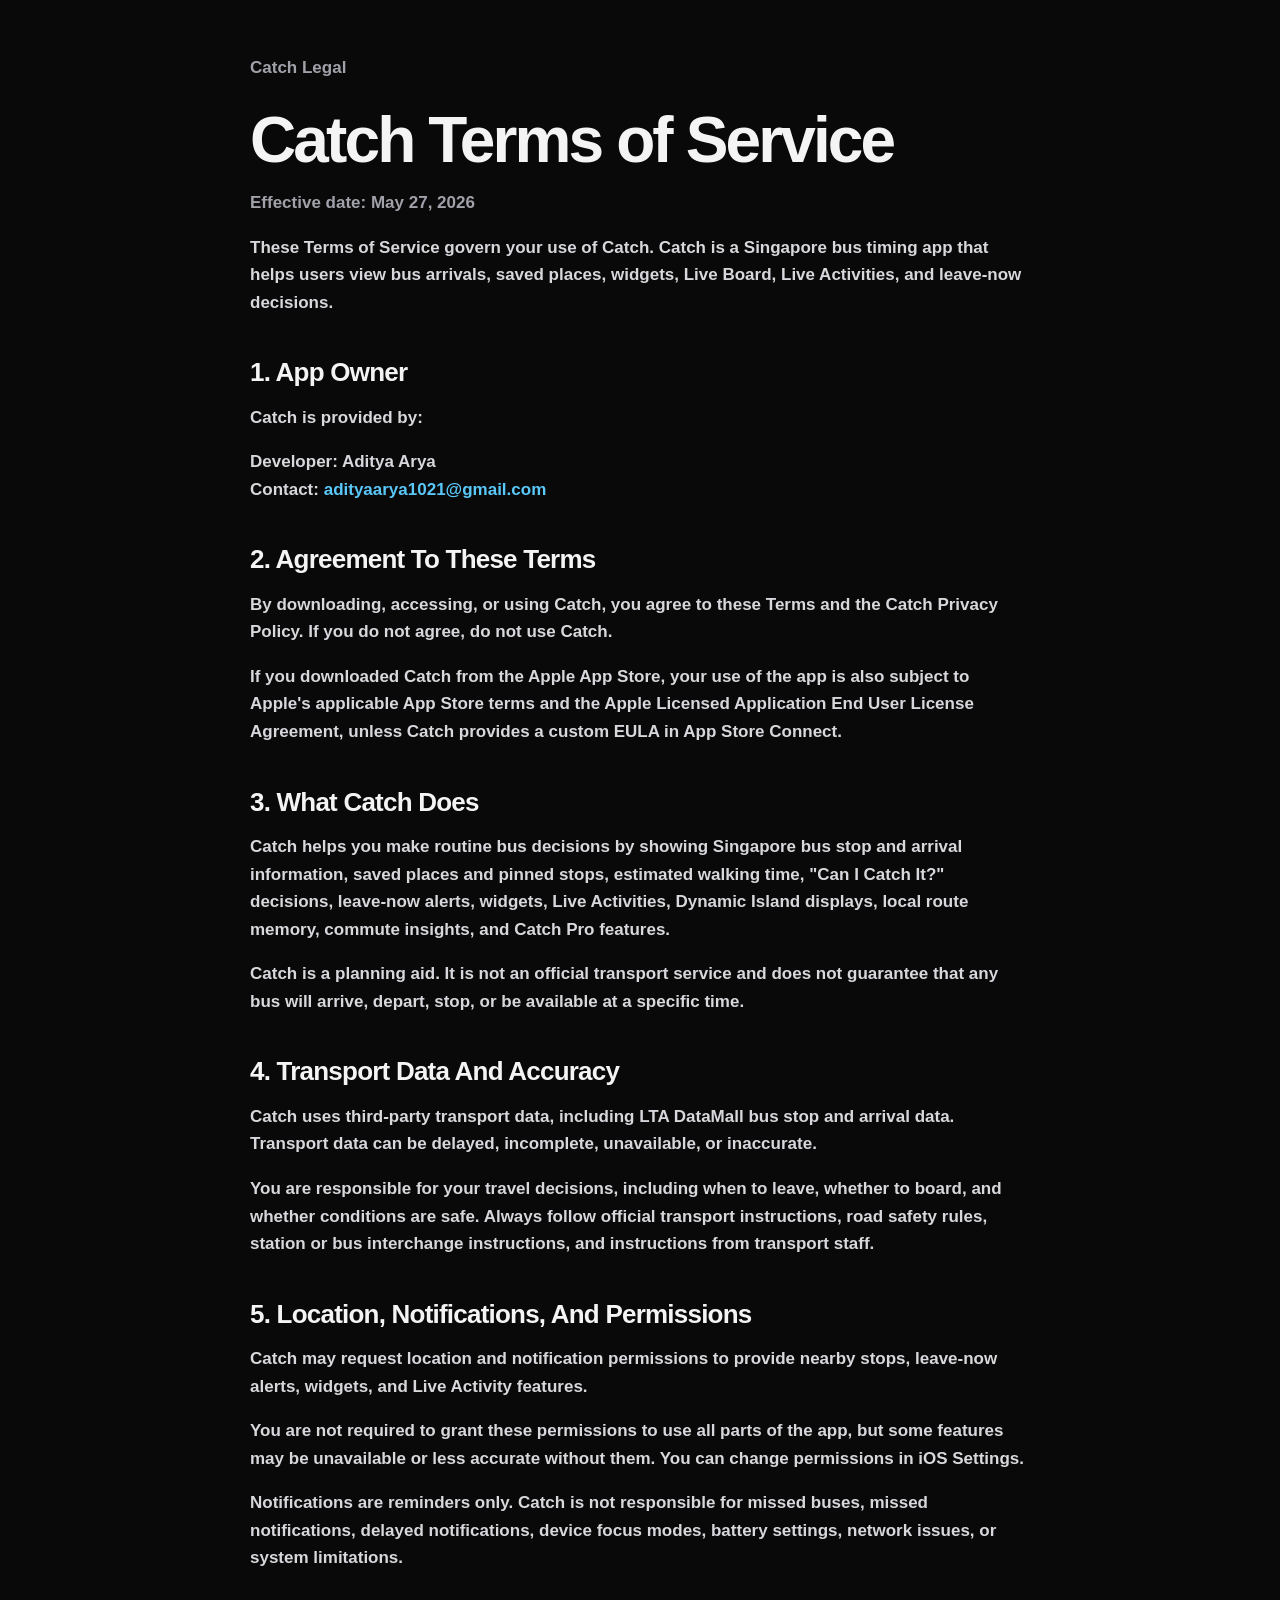
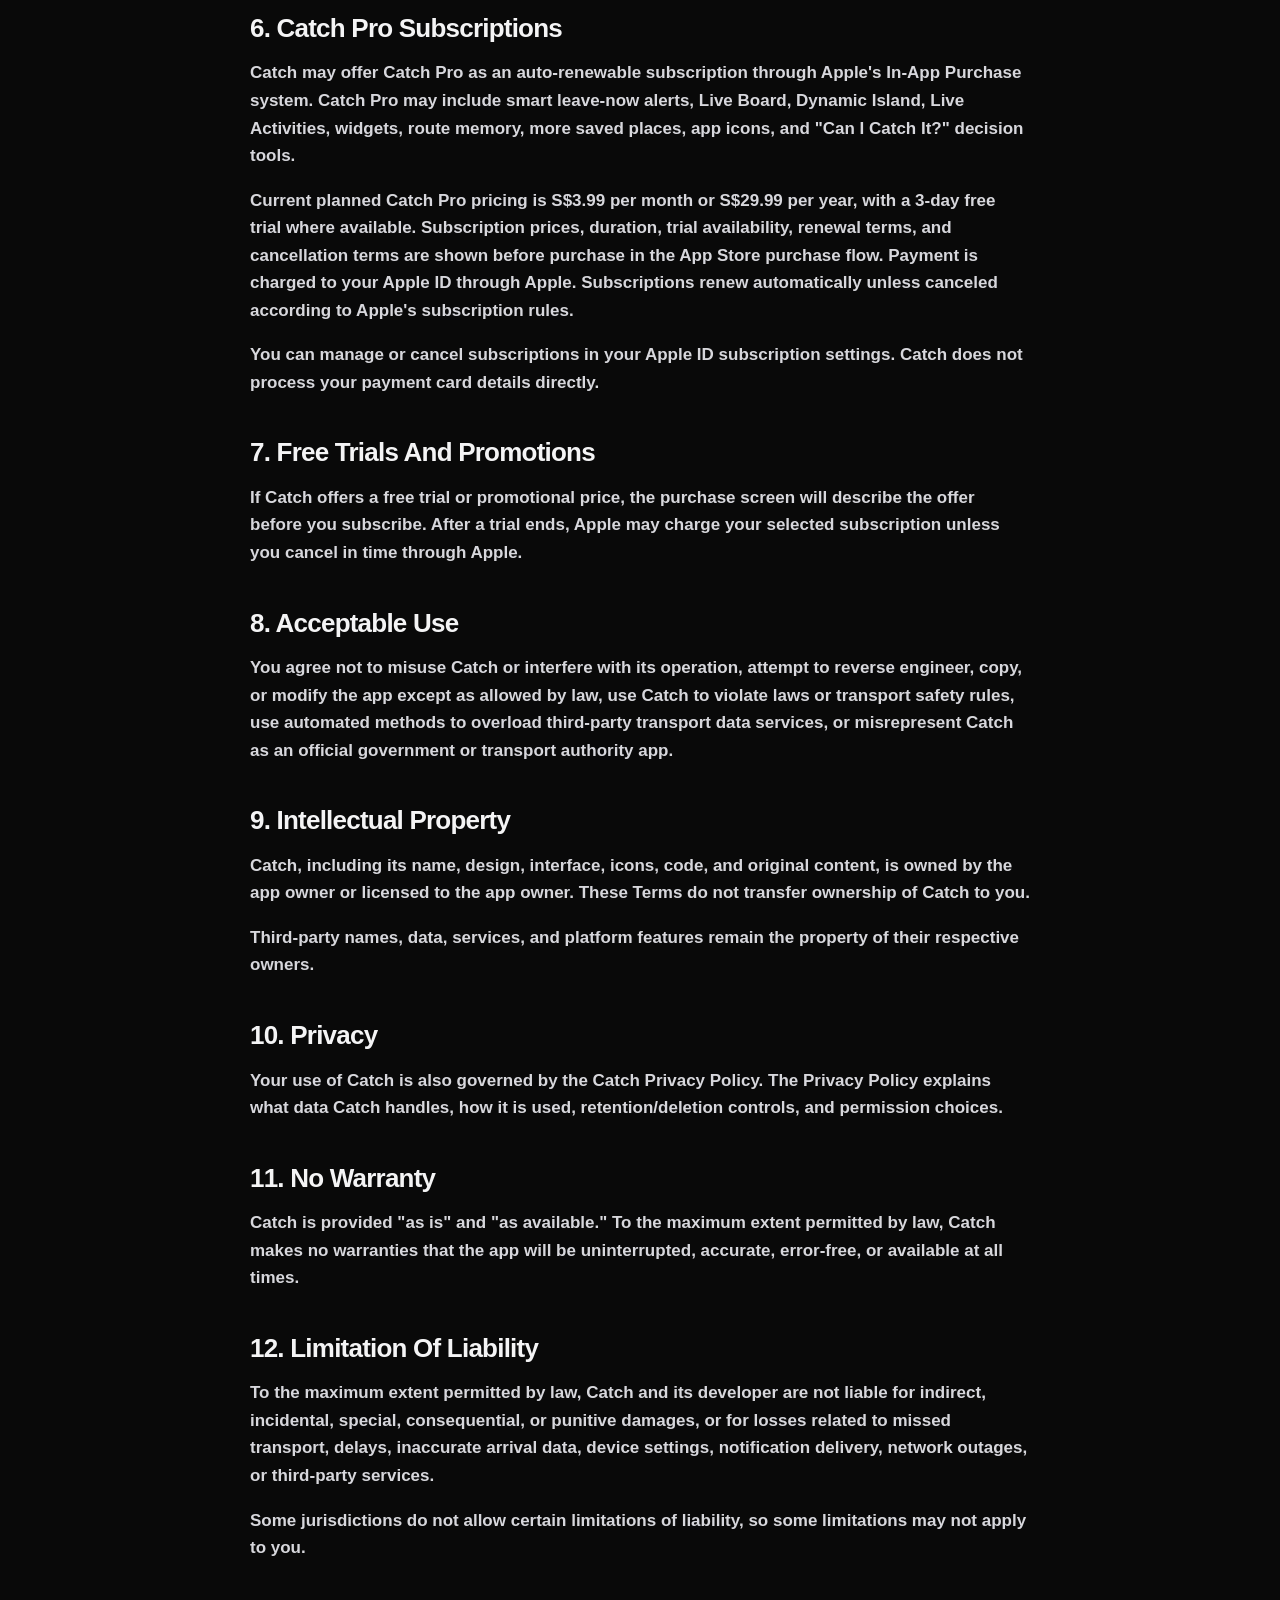
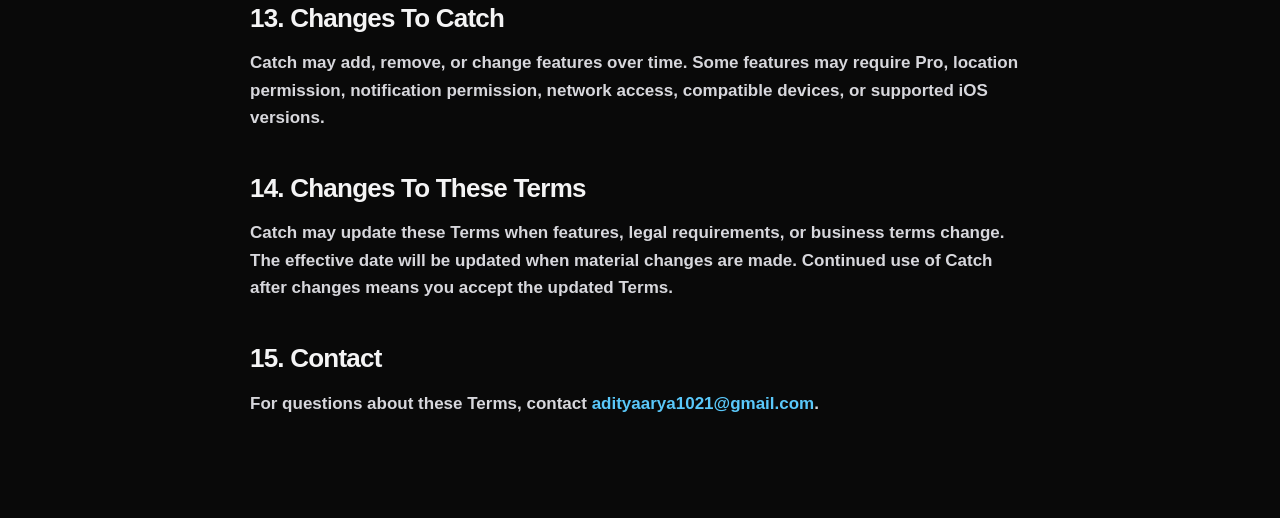
==== docs/terms.html @ cda70a9e "Add GitHub Pages legal site" ====
<!doctype html>
<html lang="en">
<head>
  <meta charset="utf-8">
  <meta name="viewport" content="width=device-width, initial-scale=1">
  <title>Catch Terms of Service</title>
  <meta name="description" content="Terms of Service for Catch.">
  <link rel="stylesheet" href="styles.css">
</head>
<body>
  <main class="document">
    <a class="back" href="index.html">Catch Legal</a>
    <h1>Catch Terms of Service</h1>
    <p class="effective">Effective date: May 27, 2026</p>

    <p>These Terms of Service govern your use of Catch. Catch is a Singapore bus timing app that helps users view bus arrivals, saved places, widgets, Live Board, Live Activities, and leave-now decisions.</p>

    <h2>1. App Owner</h2>
    <p>Catch is provided by:</p>
    <p>Developer: Aditya Arya<br>Contact: <a href="mailto:adityaarya1021@gmail.com">adityaarya1021@gmail.com</a></p>

    <h2>2. Agreement To These Terms</h2>
    <p>By downloading, accessing, or using Catch, you agree to these Terms and the Catch Privacy Policy. If you do not agree, do not use Catch.</p>
    <p>If you downloaded Catch from the Apple App Store, your use of the app is also subject to Apple's applicable App Store terms and the Apple Licensed Application End User License Agreement, unless Catch provides a custom EULA in App Store Connect.</p>

    <h2>3. What Catch Does</h2>
    <p>Catch helps you make routine bus decisions by showing Singapore bus stop and arrival information, saved places and pinned stops, estimated walking time, "Can I Catch It?" decisions, leave-now alerts, widgets, Live Activities, Dynamic Island displays, local route memory, commute insights, and Catch Pro features.</p>
    <p>Catch is a planning aid. It is not an official transport service and does not guarantee that any bus will arrive, depart, stop, or be available at a specific time.</p>

    <h2>4. Transport Data And Accuracy</h2>
    <p>Catch uses third-party transport data, including LTA DataMall bus stop and arrival data. Transport data can be delayed, incomplete, unavailable, or inaccurate.</p>
    <p>You are responsible for your travel decisions, including when to leave, whether to board, and whether conditions are safe. Always follow official transport instructions, road safety rules, station or bus interchange instructions, and instructions from transport staff.</p>

    <h2>5. Location, Notifications, And Permissions</h2>
    <p>Catch may request location and notification permissions to provide nearby stops, leave-now alerts, widgets, and Live Activity features.</p>
    <p>You are not required to grant these permissions to use all parts of the app, but some features may be unavailable or less accurate without them. You can change permissions in iOS Settings.</p>
    <p>Notifications are reminders only. Catch is not responsible for missed buses, missed notifications, delayed notifications, device focus modes, battery settings, network issues, or system limitations.</p>

    <h2>6. Catch Pro Subscriptions</h2>
    <p>Catch may offer Catch Pro as an auto-renewable subscription through Apple's In-App Purchase system. Catch Pro may include smart leave-now alerts, Live Board, Dynamic Island, Live Activities, widgets, route memory, more saved places, app icons, and "Can I Catch It?" decision tools.</p>
    <p>Current planned Catch Pro pricing is S$3.99 per month or S$29.99 per year, with a 3-day free trial where available. Subscription prices, duration, trial availability, renewal terms, and cancellation terms are shown before purchase in the App Store purchase flow. Payment is charged to your Apple ID through Apple. Subscriptions renew automatically unless canceled according to Apple's subscription rules.</p>
    <p>You can manage or cancel subscriptions in your Apple ID subscription settings. Catch does not process your payment card details directly.</p>

    <h2>7. Free Trials And Promotions</h2>
    <p>If Catch offers a free trial or promotional price, the purchase screen will describe the offer before you subscribe. After a trial ends, Apple may charge your selected subscription unless you cancel in time through Apple.</p>

    <h2>8. Acceptable Use</h2>
    <p>You agree not to misuse Catch or interfere with its operation, attempt to reverse engineer, copy, or modify the app except as allowed by law, use Catch to violate laws or transport safety rules, use automated methods to overload third-party transport data services, or misrepresent Catch as an official government or transport authority app.</p>

    <h2>9. Intellectual Property</h2>
    <p>Catch, including its name, design, interface, icons, code, and original content, is owned by the app owner or licensed to the app owner. These Terms do not transfer ownership of Catch to you.</p>
    <p>Third-party names, data, services, and platform features remain the property of their respective owners.</p>

    <h2>10. Privacy</h2>
    <p>Your use of Catch is also governed by the Catch Privacy Policy. The Privacy Policy explains what data Catch handles, how it is used, retention/deletion controls, and permission choices.</p>

    <h2>11. No Warranty</h2>
    <p>Catch is provided "as is" and "as available." To the maximum extent permitted by law, Catch makes no warranties that the app will be uninterrupted, accurate, error-free, or available at all times.</p>

    <h2>12. Limitation Of Liability</h2>
    <p>To the maximum extent permitted by law, Catch and its developer are not liable for indirect, incidental, special, consequential, or punitive damages, or for losses related to missed transport, delays, inaccurate arrival data, device settings, notification delivery, network outages, or third-party services.</p>
    <p>Some jurisdictions do not allow certain limitations of liability, so some limitations may not apply to you.</p>

    <h2>13. Changes To Catch</h2>
    <p>Catch may add, remove, or change features over time. Some features may require Pro, location permission, notification permission, network access, compatible devices, or supported iOS versions.</p>

    <h2>14. Changes To These Terms</h2>
    <p>Catch may update these Terms when features, legal requirements, or business terms change. The effective date will be updated when material changes are made. Continued use of Catch after changes means you accept the updated Terms.</p>

    <h2>15. Contact</h2>
    <p>For questions about these Terms, contact <a href="mailto:adityaarya1021@gmail.com">adityaarya1021@gmail.com</a>.</p>
  </main>
</body>
</html>
---- docs/styles.css ----
:root {
  color-scheme: dark;
  --bg: #090909;
  --panel: #171717;
  --text: #f4f4f5;
  --muted: #a1a1aa;
  --line: #2a2a2d;
  --blue: #5ac8fa;
}

* { box-sizing: border-box; }

body {
  margin: 0;
  background: #090909;
  color: var(--text);
  font: 17px/1.62 -apple-system, BlinkMacSystemFont, "SF Pro Text", "Segoe UI", sans-serif;
  letter-spacing: 0;
}

a {
  color: var(--blue);
  text-decoration: none;
}

a:hover { text-decoration: underline; }

.document {
  width: min(780px, calc(100% - 40px));
  margin: 0 auto;
  padding: 54px 0 84px;
}

.back {
  display: inline-flex;
  margin-bottom: 28px;
  color: var(--muted);
  font-weight: 750;
}

h1 {
  margin: 0;
  font-size: clamp(38px, 8vw, 64px);
  line-height: 0.96;
  letter-spacing: -0.045em;
  font-weight: 850;
}

.effective {
  margin-top: 18px;
  color: var(--muted);
  font-weight: 700;
}

h2 {
  margin: 42px 0 10px;
  font-size: 26px;
  line-height: 1.1;
  letter-spacing: -0.03em;
}

h3 {
  margin: 28px 0 8px;
  font-size: 20px;
  line-height: 1.2;
  letter-spacing: -0.02em;
}

p, li {
  color: #d7d7dc;
  font-weight: 560;
}

ul {
  padding-left: 24px;
}

li + li {
  margin-top: 6px;
}

@media (max-width: 560px) {
  .document { padding-top: 38px; }
}
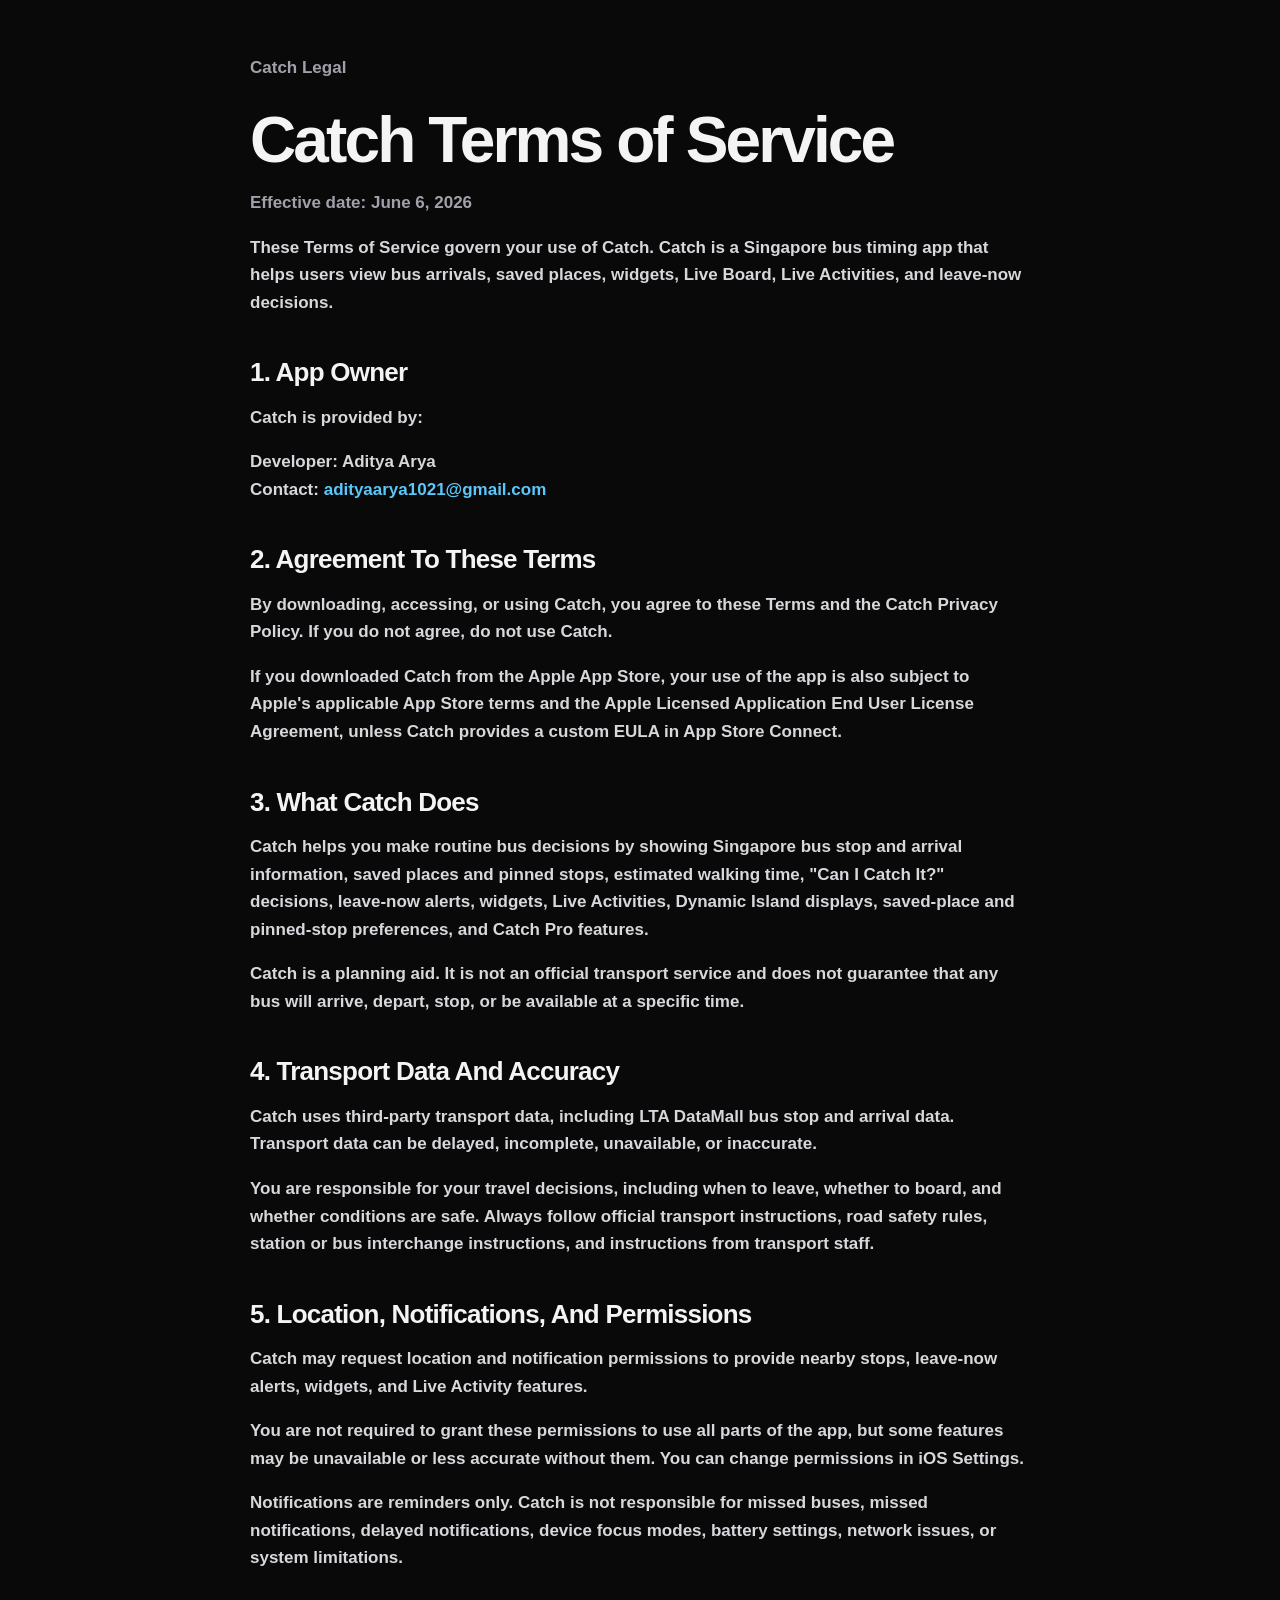
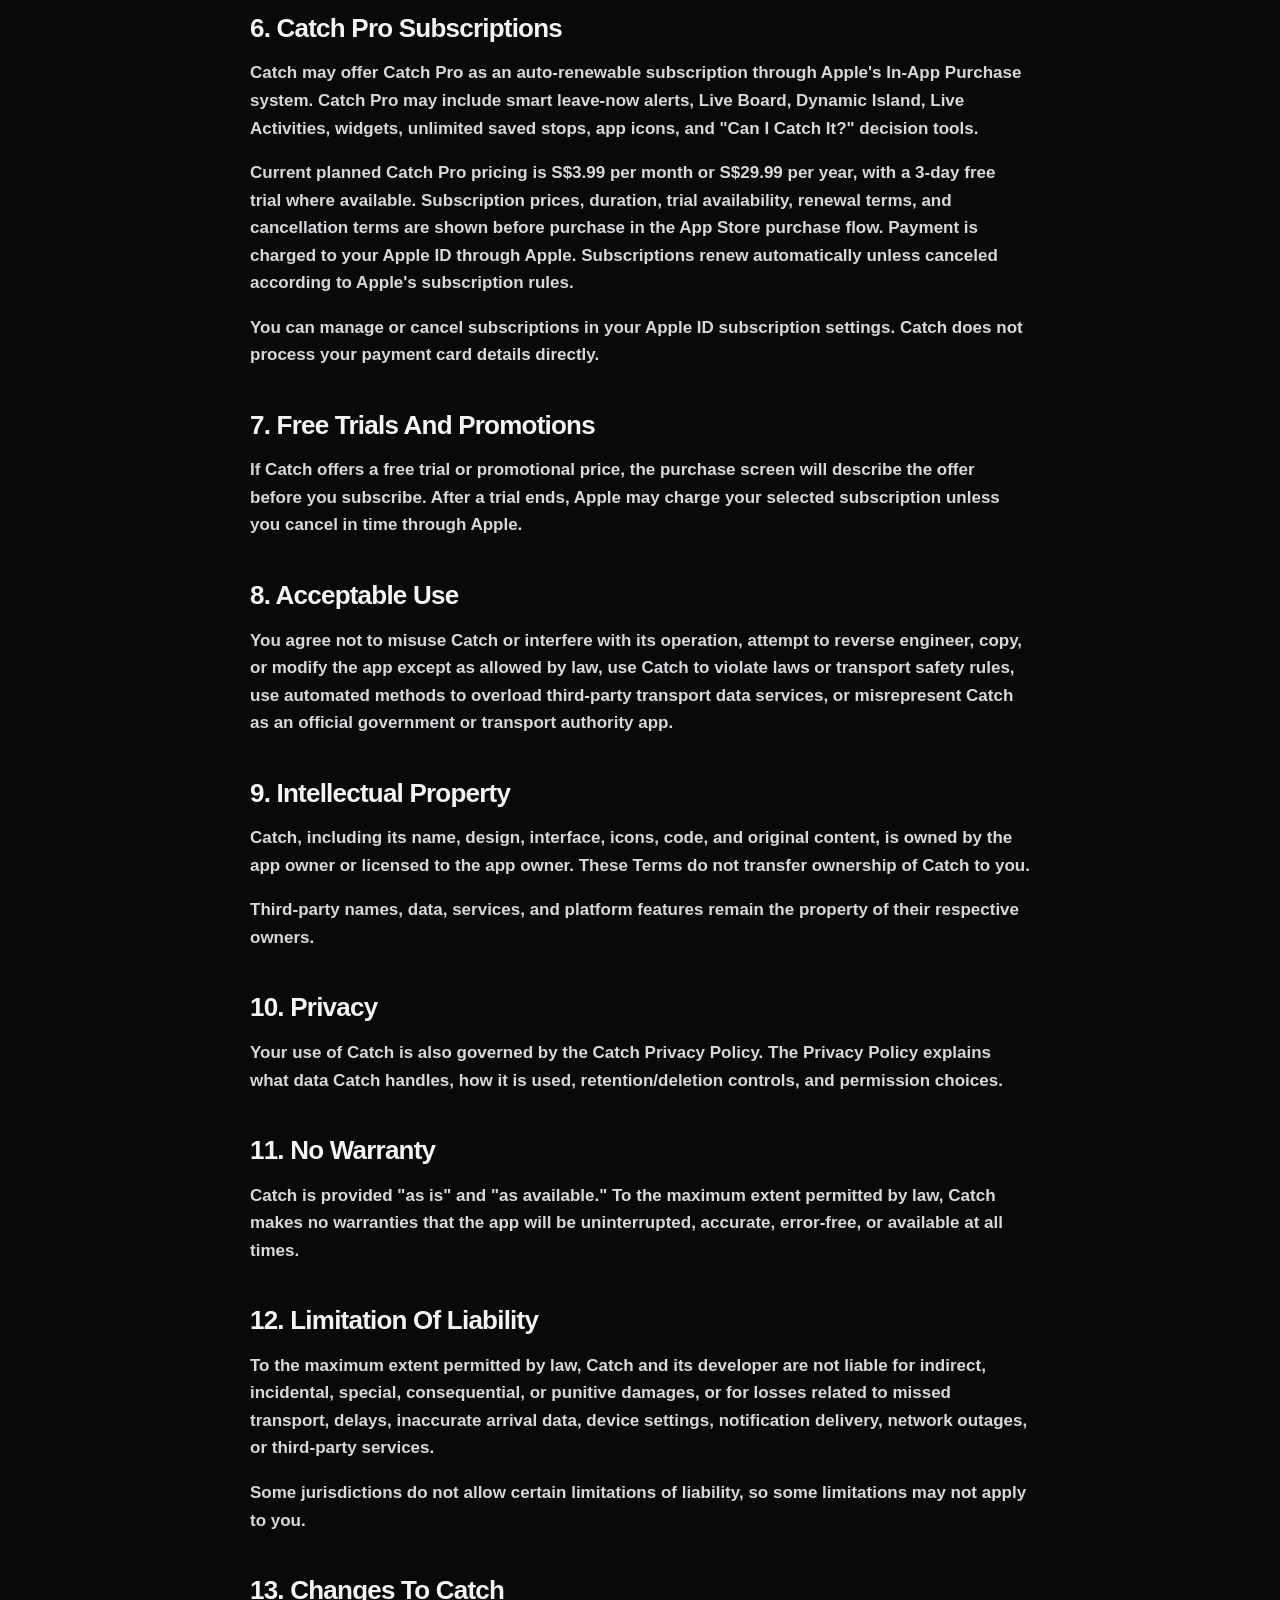
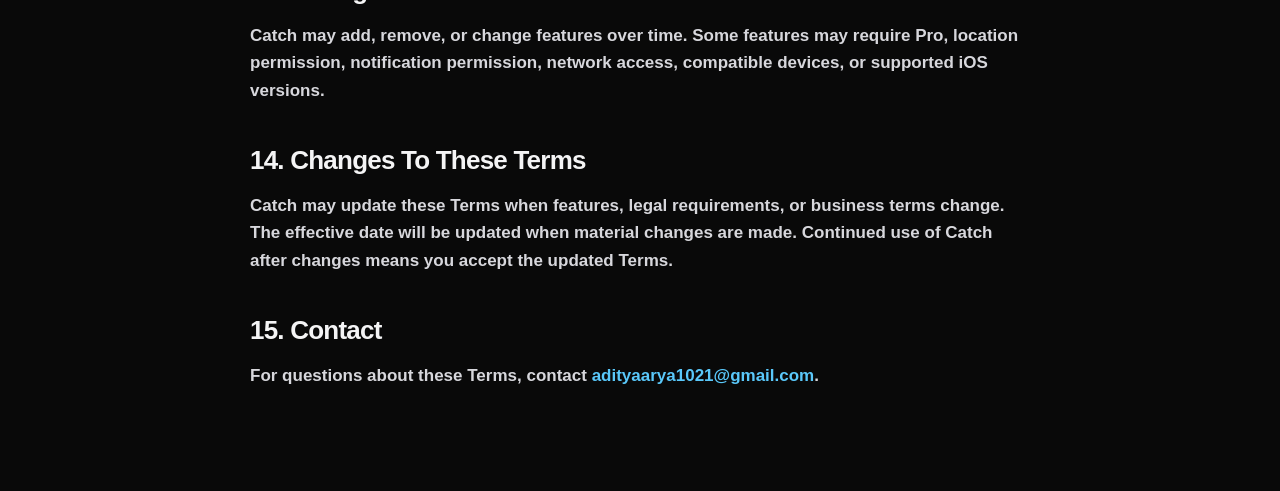
==== commit 546eebb4: "Align launch metadata for App Store review" ====
--- a/docs/terms.html
+++ b/docs/terms.html
@@ -11,7 +11,7 @@
   <main class="document">
     <a class="back" href="index.html">Catch Legal</a>
     <h1>Catch Terms of Service</h1>
-    <p class="effective">Effective date: May 27, 2026</p>
+    <p class="effective">Effective date: June 6, 2026</p>
 
     <p>These Terms of Service govern your use of Catch. Catch is a Singapore bus timing app that helps users view bus arrivals, saved places, widgets, Live Board, Live Activities, and leave-now decisions.</p>
 
@@ -24,7 +24,7 @@
     <p>If you downloaded Catch from the Apple App Store, your use of the app is also subject to Apple's applicable App Store terms and the Apple Licensed Application End User License Agreement, unless Catch provides a custom EULA in App Store Connect.</p>
 
     <h2>3. What Catch Does</h2>
-    <p>Catch helps you make routine bus decisions by showing Singapore bus stop and arrival information, saved places and pinned stops, estimated walking time, "Can I Catch It?" decisions, leave-now alerts, widgets, Live Activities, Dynamic Island displays, local route memory, commute insights, and Catch Pro features.</p>
+    <p>Catch helps you make routine bus decisions by showing Singapore bus stop and arrival information, saved places and pinned stops, estimated walking time, "Can I Catch It?" decisions, leave-now alerts, widgets, Live Activities, Dynamic Island displays, saved-place and pinned-stop preferences, and Catch Pro features.</p>
     <p>Catch is a planning aid. It is not an official transport service and does not guarantee that any bus will arrive, depart, stop, or be available at a specific time.</p>
 
     <h2>4. Transport Data And Accuracy</h2>
@@ -37,7 +37,7 @@
     <p>Notifications are reminders only. Catch is not responsible for missed buses, missed notifications, delayed notifications, device focus modes, battery settings, network issues, or system limitations.</p>
 
     <h2>6. Catch Pro Subscriptions</h2>
-    <p>Catch may offer Catch Pro as an auto-renewable subscription through Apple's In-App Purchase system. Catch Pro may include smart leave-now alerts, Live Board, Dynamic Island, Live Activities, widgets, route memory, more saved places, app icons, and "Can I Catch It?" decision tools.</p>
+    <p>Catch may offer Catch Pro as an auto-renewable subscription through Apple's In-App Purchase system. Catch Pro may include smart leave-now alerts, Live Board, Dynamic Island, Live Activities, widgets, unlimited saved stops, app icons, and "Can I Catch It?" decision tools.</p>
     <p>Current planned Catch Pro pricing is S$3.99 per month or S$29.99 per year, with a 3-day free trial where available. Subscription prices, duration, trial availability, renewal terms, and cancellation terms are shown before purchase in the App Store purchase flow. Payment is charged to your Apple ID through Apple. Subscriptions renew automatically unless canceled according to Apple's subscription rules.</p>
     <p>You can manage or cancel subscriptions in your Apple ID subscription settings. Catch does not process your payment card details directly.</p>
 
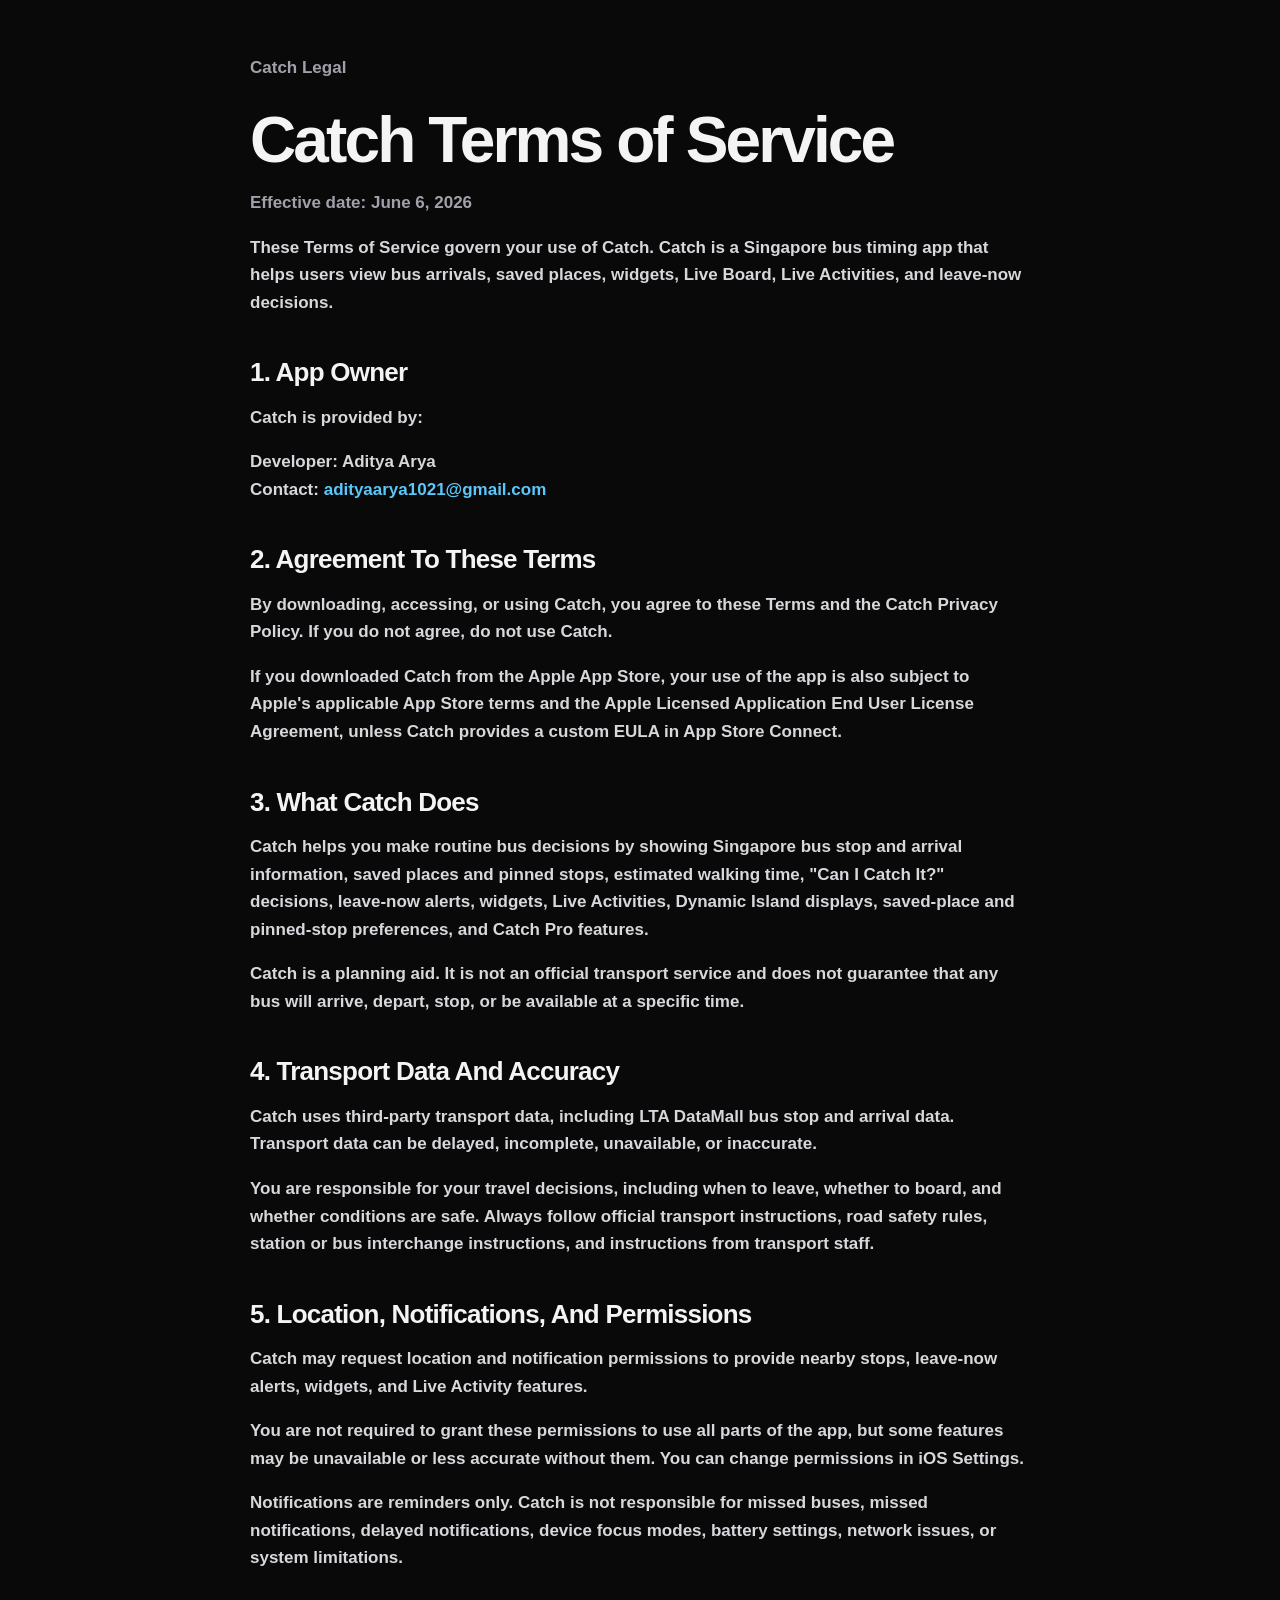
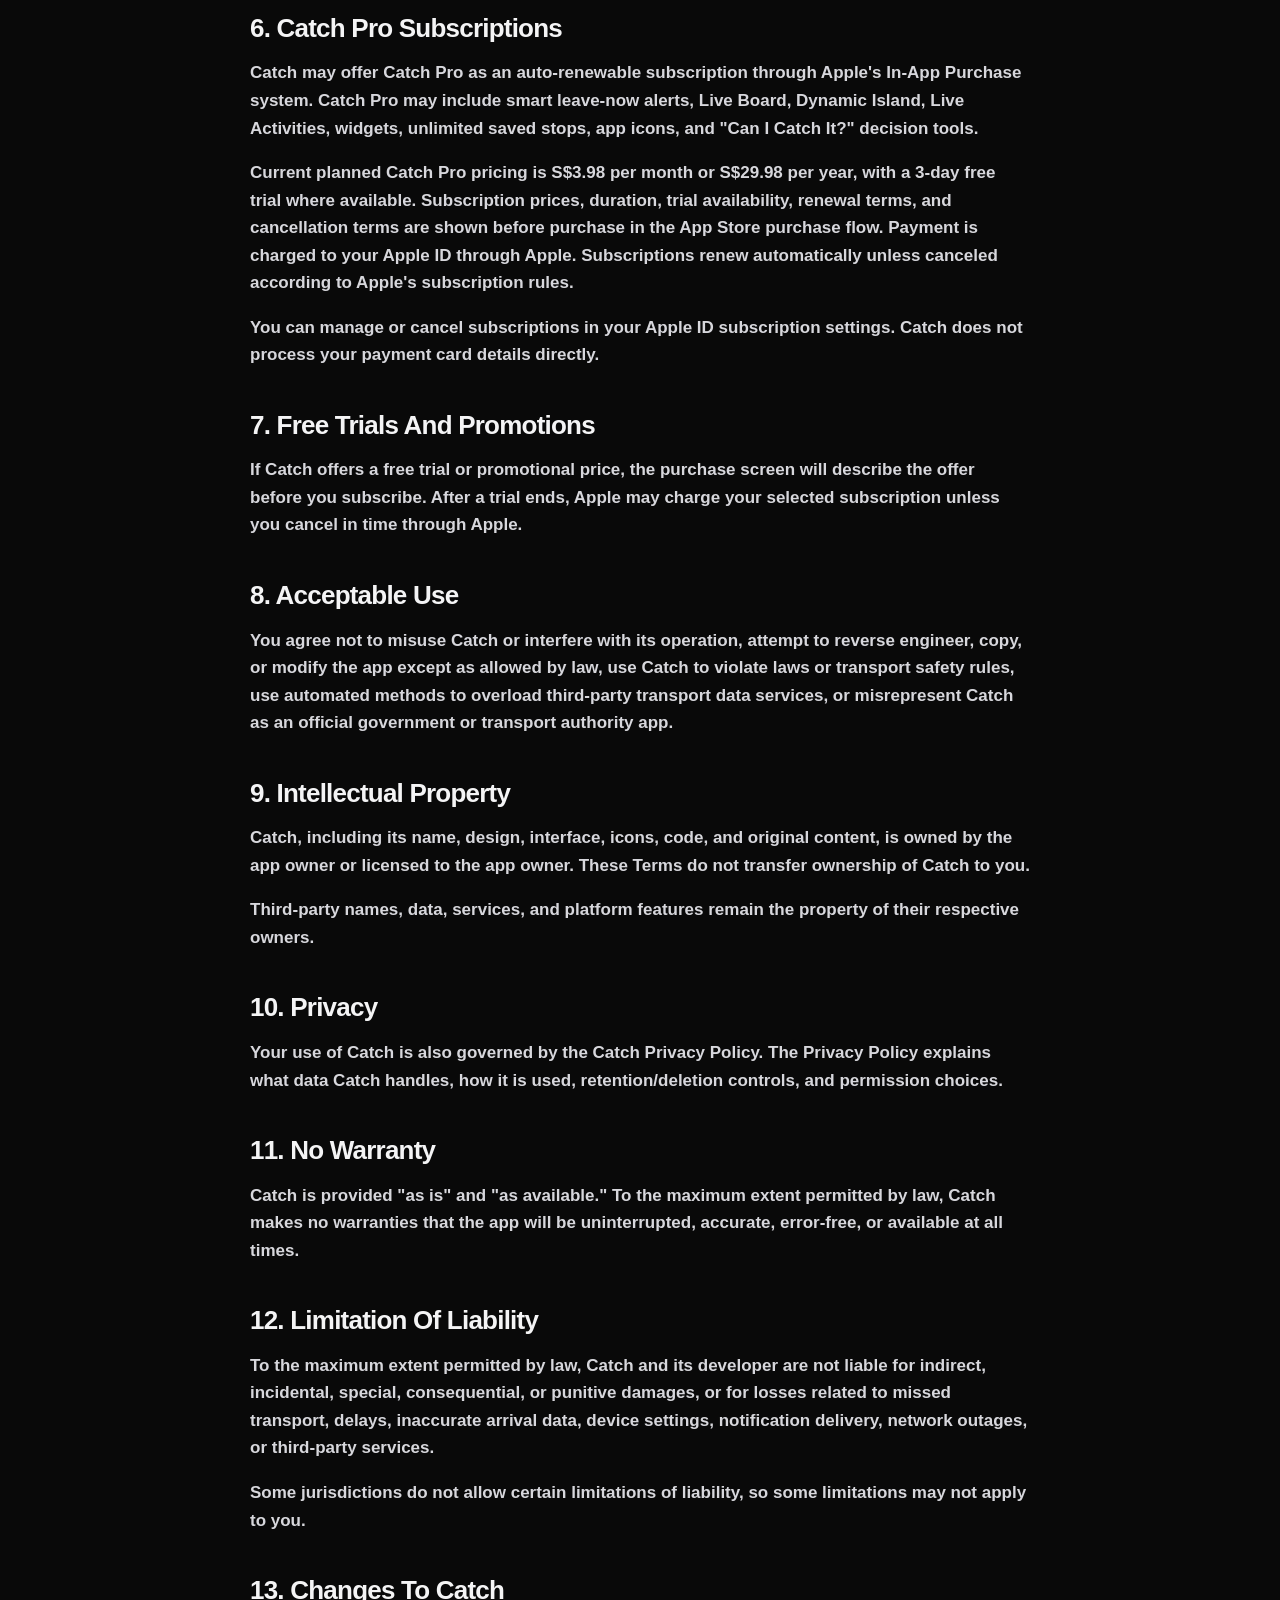
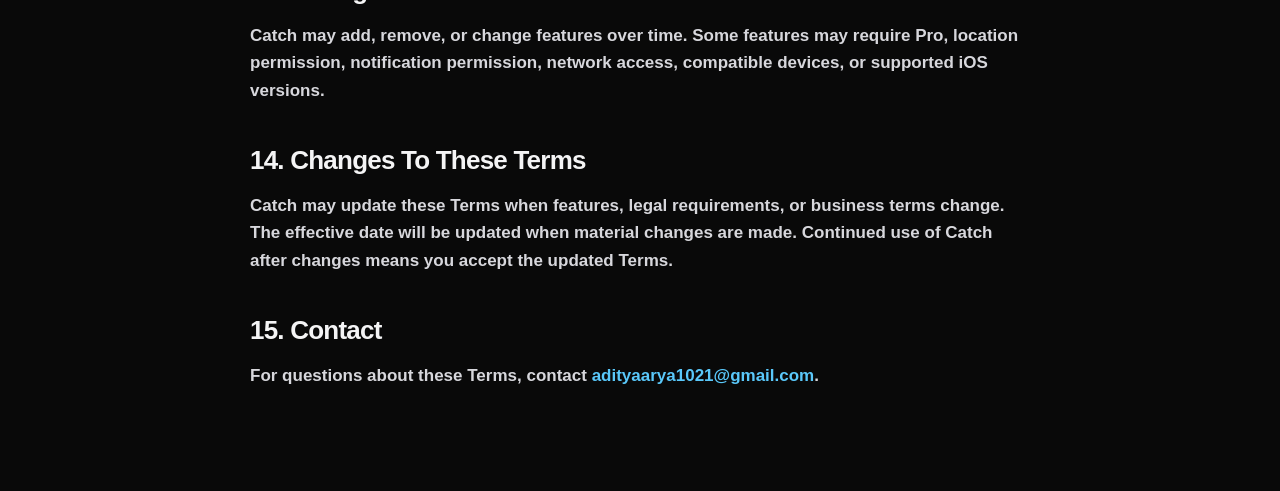
==== commit 8a5bcfb8: "Update Catch Pro pricing for review" ====
--- a/docs/terms.html
+++ b/docs/terms.html
@@ -38,7 +38,7 @@
 
     <h2>6. Catch Pro Subscriptions</h2>
     <p>Catch may offer Catch Pro as an auto-renewable subscription through Apple's In-App Purchase system. Catch Pro may include smart leave-now alerts, Live Board, Dynamic Island, Live Activities, widgets, unlimited saved stops, app icons, and "Can I Catch It?" decision tools.</p>
-    <p>Current planned Catch Pro pricing is S$3.99 per month or S$29.99 per year, with a 3-day free trial where available. Subscription prices, duration, trial availability, renewal terms, and cancellation terms are shown before purchase in the App Store purchase flow. Payment is charged to your Apple ID through Apple. Subscriptions renew automatically unless canceled according to Apple's subscription rules.</p>
+    <p>Current planned Catch Pro pricing is S$3.98 per month or S$29.98 per year, with a 3-day free trial where available. Subscription prices, duration, trial availability, renewal terms, and cancellation terms are shown before purchase in the App Store purchase flow. Payment is charged to your Apple ID through Apple. Subscriptions renew automatically unless canceled according to Apple's subscription rules.</p>
     <p>You can manage or cancel subscriptions in your Apple ID subscription settings. Catch does not process your payment card details directly.</p>
 
     <h2>7. Free Trials And Promotions</h2>
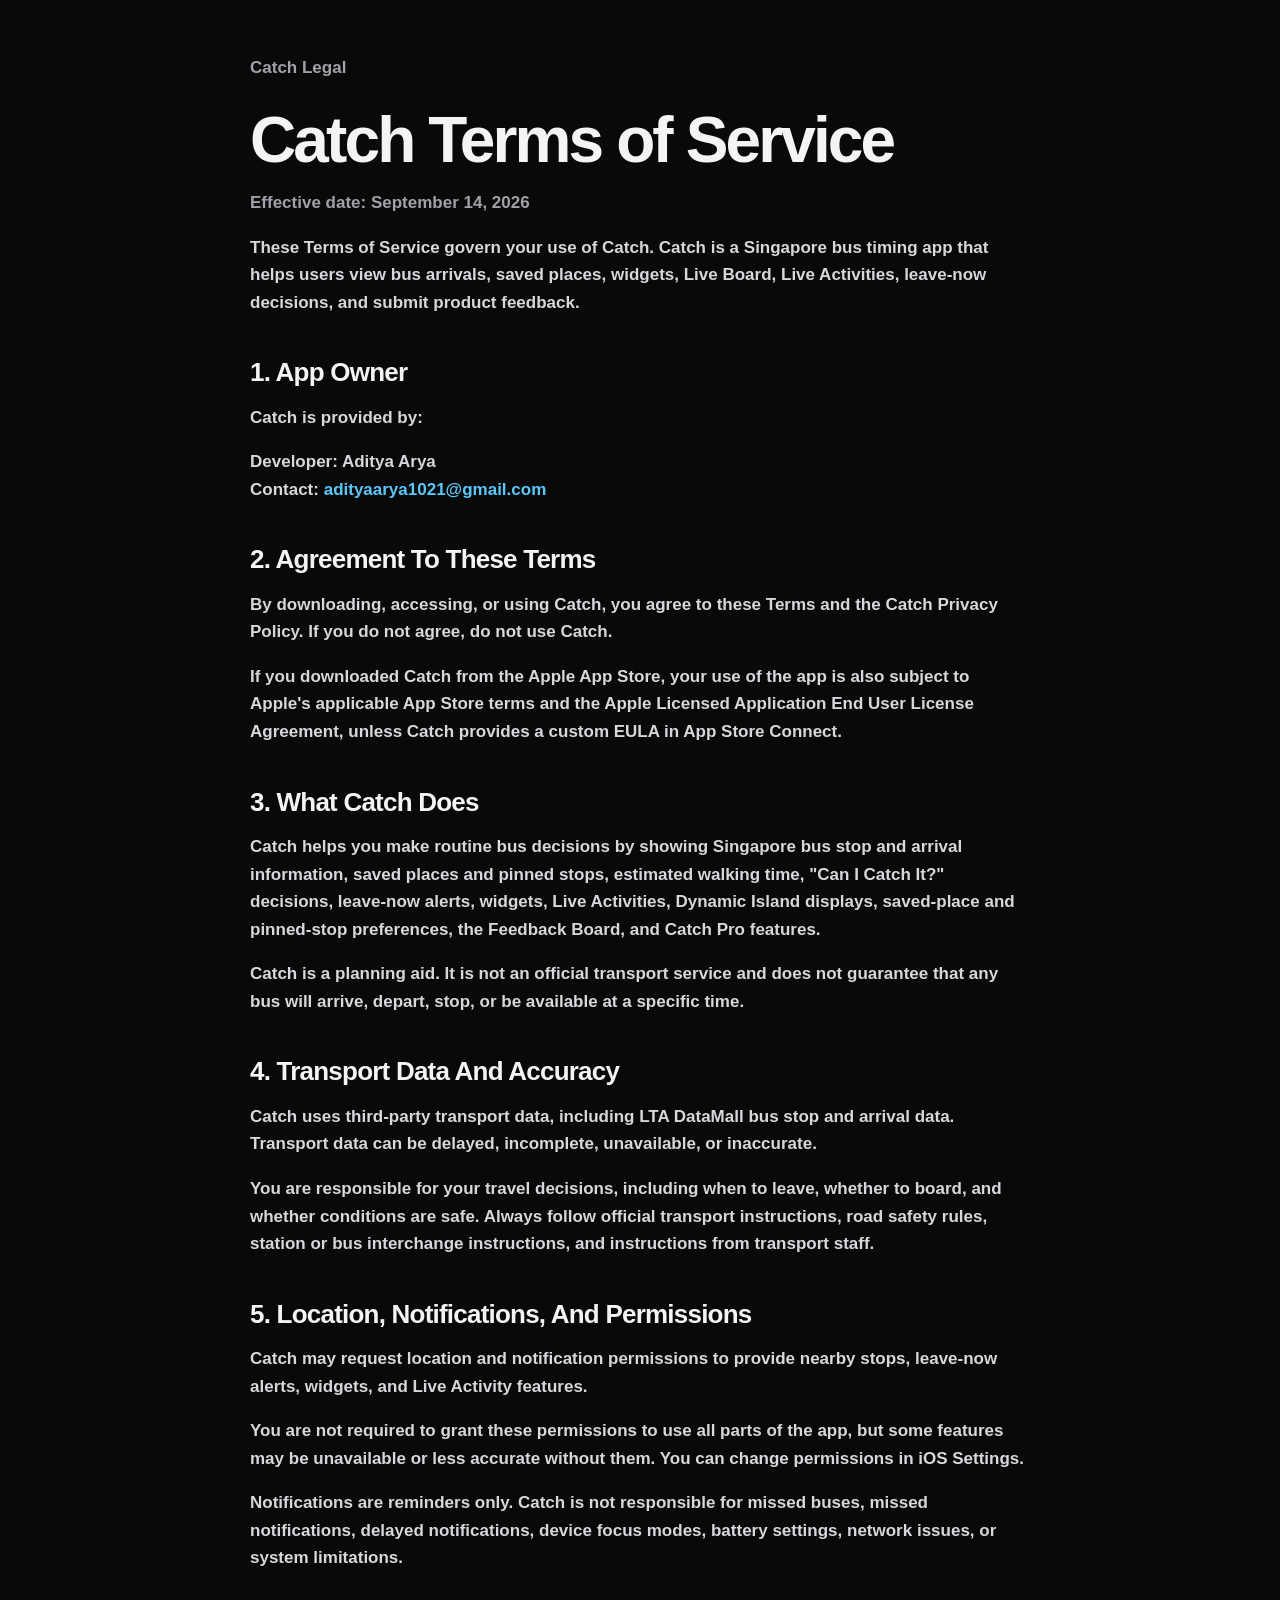
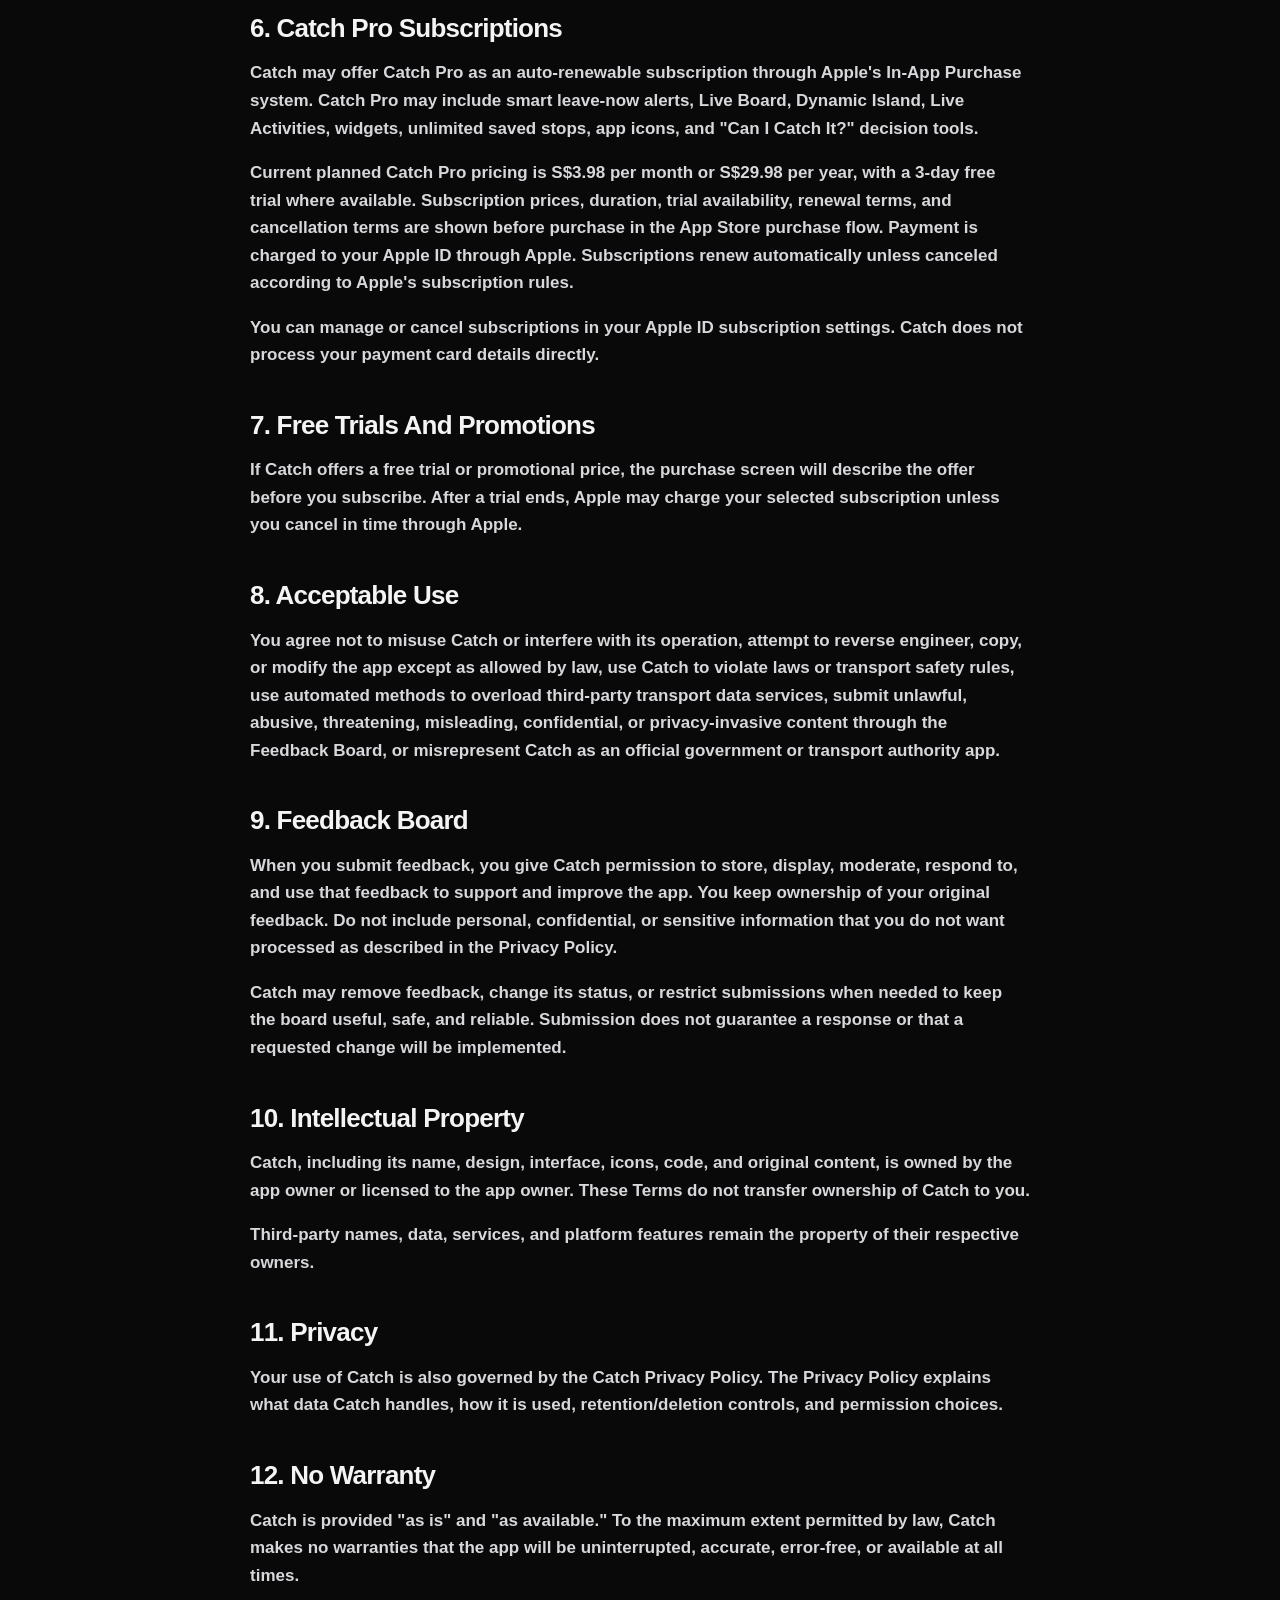
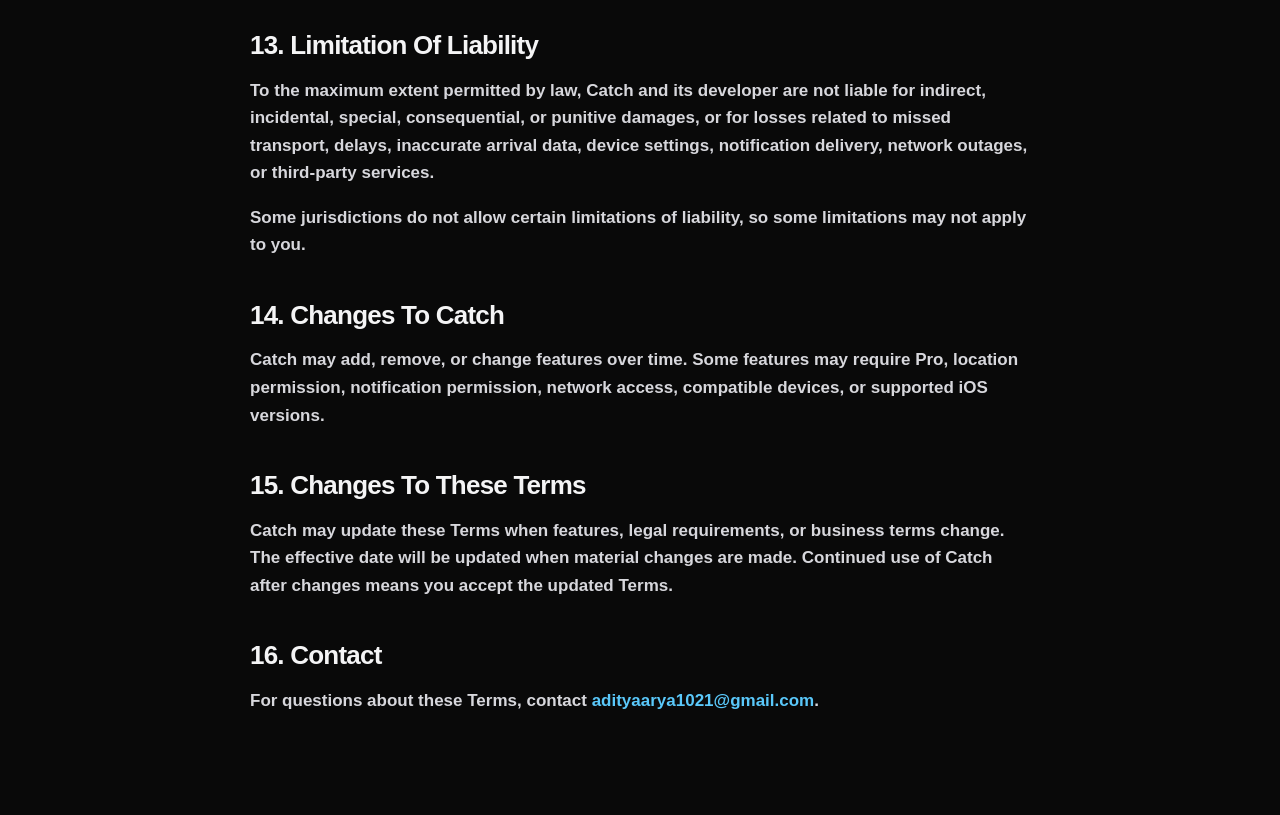
==== commit ba767630: "Prepare Catch 1.1 release" ====
--- a/docs/terms.html
+++ b/docs/terms.html
@@ -11,9 +11,9 @@
   <main class="document">
     <a class="back" href="index.html">Catch Legal</a>
     <h1>Catch Terms of Service</h1>
-    <p class="effective">Effective date: June 6, 2026</p>
+    <p class="effective">Effective date: September 14, 2026</p>
 
-    <p>These Terms of Service govern your use of Catch. Catch is a Singapore bus timing app that helps users view bus arrivals, saved places, widgets, Live Board, Live Activities, and leave-now decisions.</p>
+    <p>These Terms of Service govern your use of Catch. Catch is a Singapore bus timing app that helps users view bus arrivals, saved places, widgets, Live Board, Live Activities, leave-now decisions, and submit product feedback.</p>
 
     <h2>1. App Owner</h2>
     <p>Catch is provided by:</p>
@@ -24,7 +24,7 @@
     <p>If you downloaded Catch from the Apple App Store, your use of the app is also subject to Apple's applicable App Store terms and the Apple Licensed Application End User License Agreement, unless Catch provides a custom EULA in App Store Connect.</p>
 
     <h2>3. What Catch Does</h2>
-    <p>Catch helps you make routine bus decisions by showing Singapore bus stop and arrival information, saved places and pinned stops, estimated walking time, "Can I Catch It?" decisions, leave-now alerts, widgets, Live Activities, Dynamic Island displays, saved-place and pinned-stop preferences, and Catch Pro features.</p>
+    <p>Catch helps you make routine bus decisions by showing Singapore bus stop and arrival information, saved places and pinned stops, estimated walking time, "Can I Catch It?" decisions, leave-now alerts, widgets, Live Activities, Dynamic Island displays, saved-place and pinned-stop preferences, the Feedback Board, and Catch Pro features.</p>
     <p>Catch is a planning aid. It is not an official transport service and does not guarantee that any bus will arrive, depart, stop, or be available at a specific time.</p>
 
     <h2>4. Transport Data And Accuracy</h2>
@@ -45,29 +45,33 @@
     <p>If Catch offers a free trial or promotional price, the purchase screen will describe the offer before you subscribe. After a trial ends, Apple may charge your selected subscription unless you cancel in time through Apple.</p>
 
     <h2>8. Acceptable Use</h2>
-    <p>You agree not to misuse Catch or interfere with its operation, attempt to reverse engineer, copy, or modify the app except as allowed by law, use Catch to violate laws or transport safety rules, use automated methods to overload third-party transport data services, or misrepresent Catch as an official government or transport authority app.</p>
+    <p>You agree not to misuse Catch or interfere with its operation, attempt to reverse engineer, copy, or modify the app except as allowed by law, use Catch to violate laws or transport safety rules, use automated methods to overload third-party transport data services, submit unlawful, abusive, threatening, misleading, confidential, or privacy-invasive content through the Feedback Board, or misrepresent Catch as an official government or transport authority app.</p>
 
-    <h2>9. Intellectual Property</h2>
+    <h2>9. Feedback Board</h2>
+    <p>When you submit feedback, you give Catch permission to store, display, moderate, respond to, and use that feedback to support and improve the app. You keep ownership of your original feedback. Do not include personal, confidential, or sensitive information that you do not want processed as described in the Privacy Policy.</p>
+    <p>Catch may remove feedback, change its status, or restrict submissions when needed to keep the board useful, safe, and reliable. Submission does not guarantee a response or that a requested change will be implemented.</p>
+
+    <h2>10. Intellectual Property</h2>
     <p>Catch, including its name, design, interface, icons, code, and original content, is owned by the app owner or licensed to the app owner. These Terms do not transfer ownership of Catch to you.</p>
     <p>Third-party names, data, services, and platform features remain the property of their respective owners.</p>
 
-    <h2>10. Privacy</h2>
+    <h2>11. Privacy</h2>
     <p>Your use of Catch is also governed by the Catch Privacy Policy. The Privacy Policy explains what data Catch handles, how it is used, retention/deletion controls, and permission choices.</p>
 
-    <h2>11. No Warranty</h2>
+    <h2>12. No Warranty</h2>
     <p>Catch is provided "as is" and "as available." To the maximum extent permitted by law, Catch makes no warranties that the app will be uninterrupted, accurate, error-free, or available at all times.</p>
 
-    <h2>12. Limitation Of Liability</h2>
+    <h2>13. Limitation Of Liability</h2>
     <p>To the maximum extent permitted by law, Catch and its developer are not liable for indirect, incidental, special, consequential, or punitive damages, or for losses related to missed transport, delays, inaccurate arrival data, device settings, notification delivery, network outages, or third-party services.</p>
     <p>Some jurisdictions do not allow certain limitations of liability, so some limitations may not apply to you.</p>
 
-    <h2>13. Changes To Catch</h2>
+    <h2>14. Changes To Catch</h2>
     <p>Catch may add, remove, or change features over time. Some features may require Pro, location permission, notification permission, network access, compatible devices, or supported iOS versions.</p>
 
-    <h2>14. Changes To These Terms</h2>
+    <h2>15. Changes To These Terms</h2>
     <p>Catch may update these Terms when features, legal requirements, or business terms change. The effective date will be updated when material changes are made. Continued use of Catch after changes means you accept the updated Terms.</p>
 
-    <h2>15. Contact</h2>
+    <h2>16. Contact</h2>
     <p>For questions about these Terms, contact <a href="mailto:adityaarya1021@gmail.com">adityaarya1021@gmail.com</a>.</p>
   </main>
 </body>
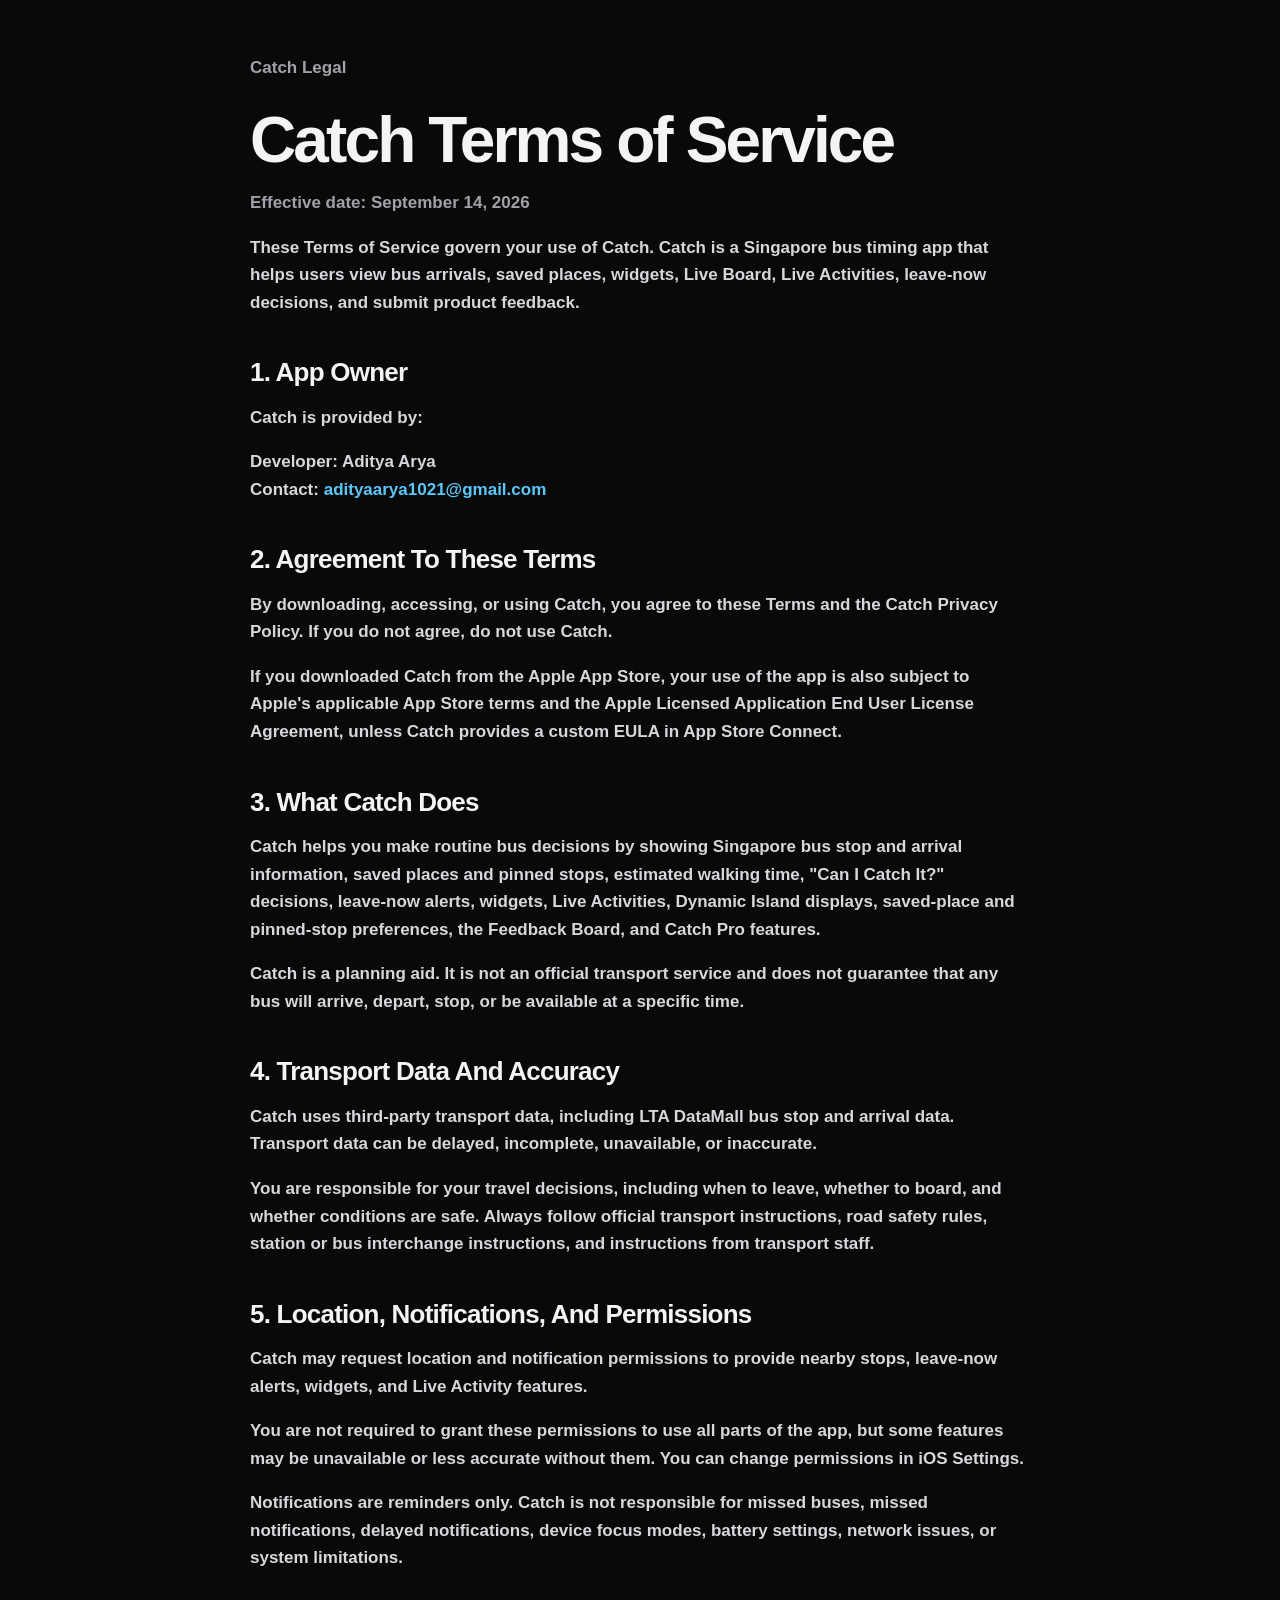
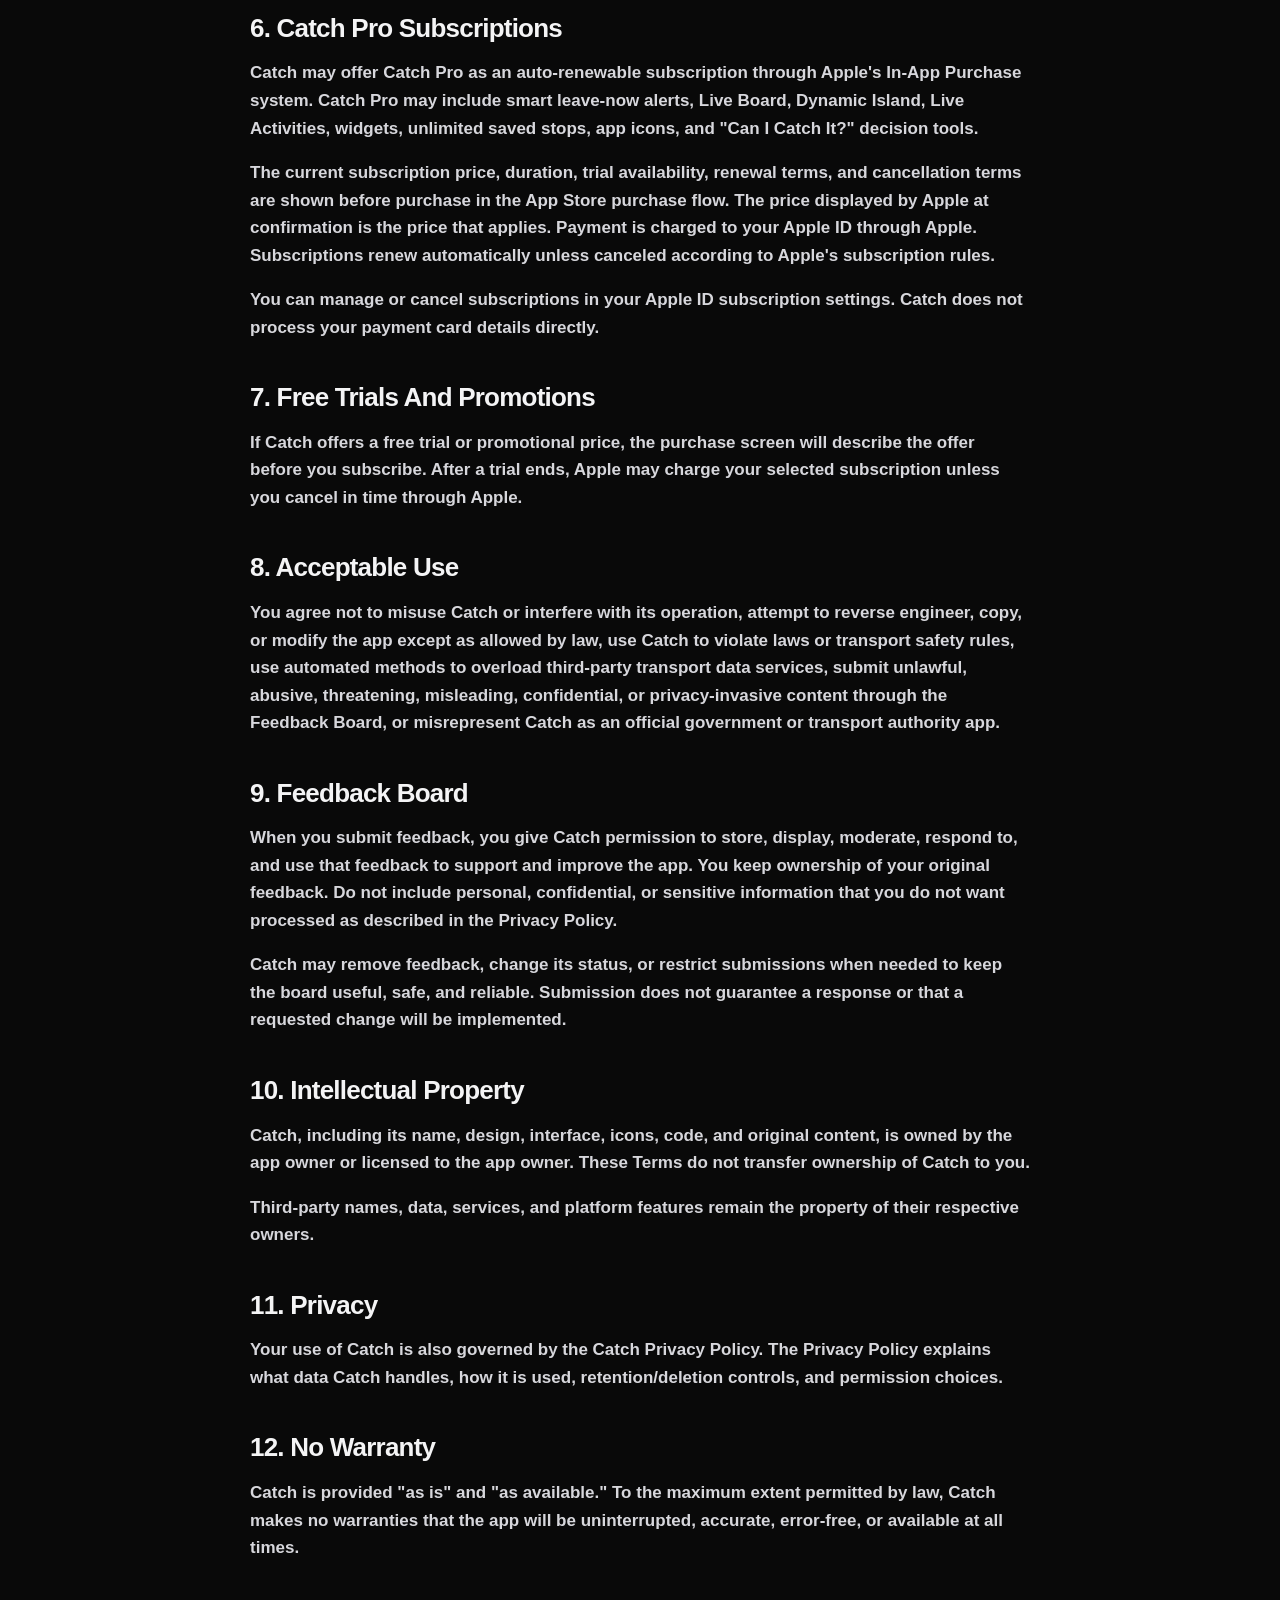
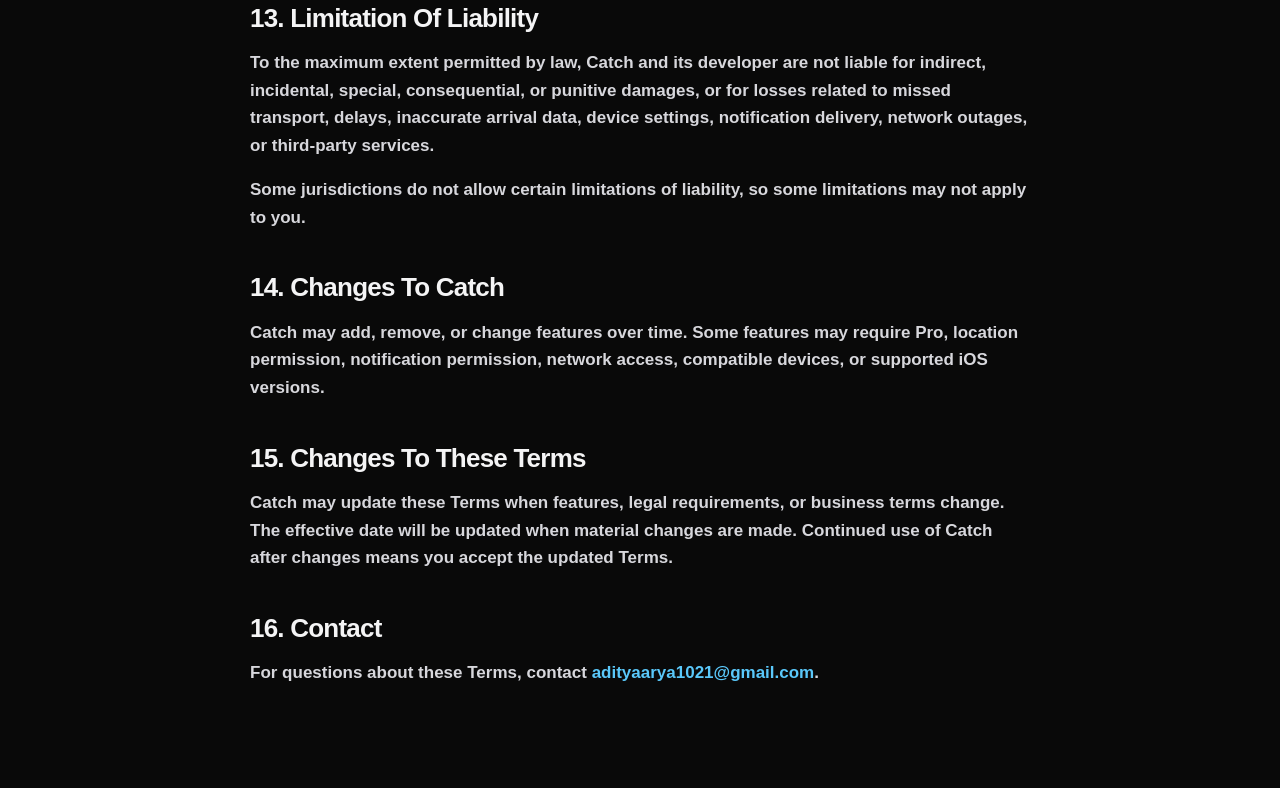
==== commit b9198fc9: "Gate saved stops and notifications behind Pro" ====
--- a/docs/terms.html
+++ b/docs/terms.html
@@ -38,7 +38,7 @@
 
     <h2>6. Catch Pro Subscriptions</h2>
     <p>Catch may offer Catch Pro as an auto-renewable subscription through Apple's In-App Purchase system. Catch Pro may include smart leave-now alerts, Live Board, Dynamic Island, Live Activities, widgets, unlimited saved stops, app icons, and "Can I Catch It?" decision tools.</p>
-    <p>Current planned Catch Pro pricing is S$3.98 per month or S$29.98 per year, with a 3-day free trial where available. Subscription prices, duration, trial availability, renewal terms, and cancellation terms are shown before purchase in the App Store purchase flow. Payment is charged to your Apple ID through Apple. Subscriptions renew automatically unless canceled according to Apple's subscription rules.</p>
+    <p>The current subscription price, duration, trial availability, renewal terms, and cancellation terms are shown before purchase in the App Store purchase flow. The price displayed by Apple at confirmation is the price that applies. Payment is charged to your Apple ID through Apple. Subscriptions renew automatically unless canceled according to Apple's subscription rules.</p>
     <p>You can manage or cancel subscriptions in your Apple ID subscription settings. Catch does not process your payment card details directly.</p>
 
     <h2>7. Free Trials And Promotions</h2>
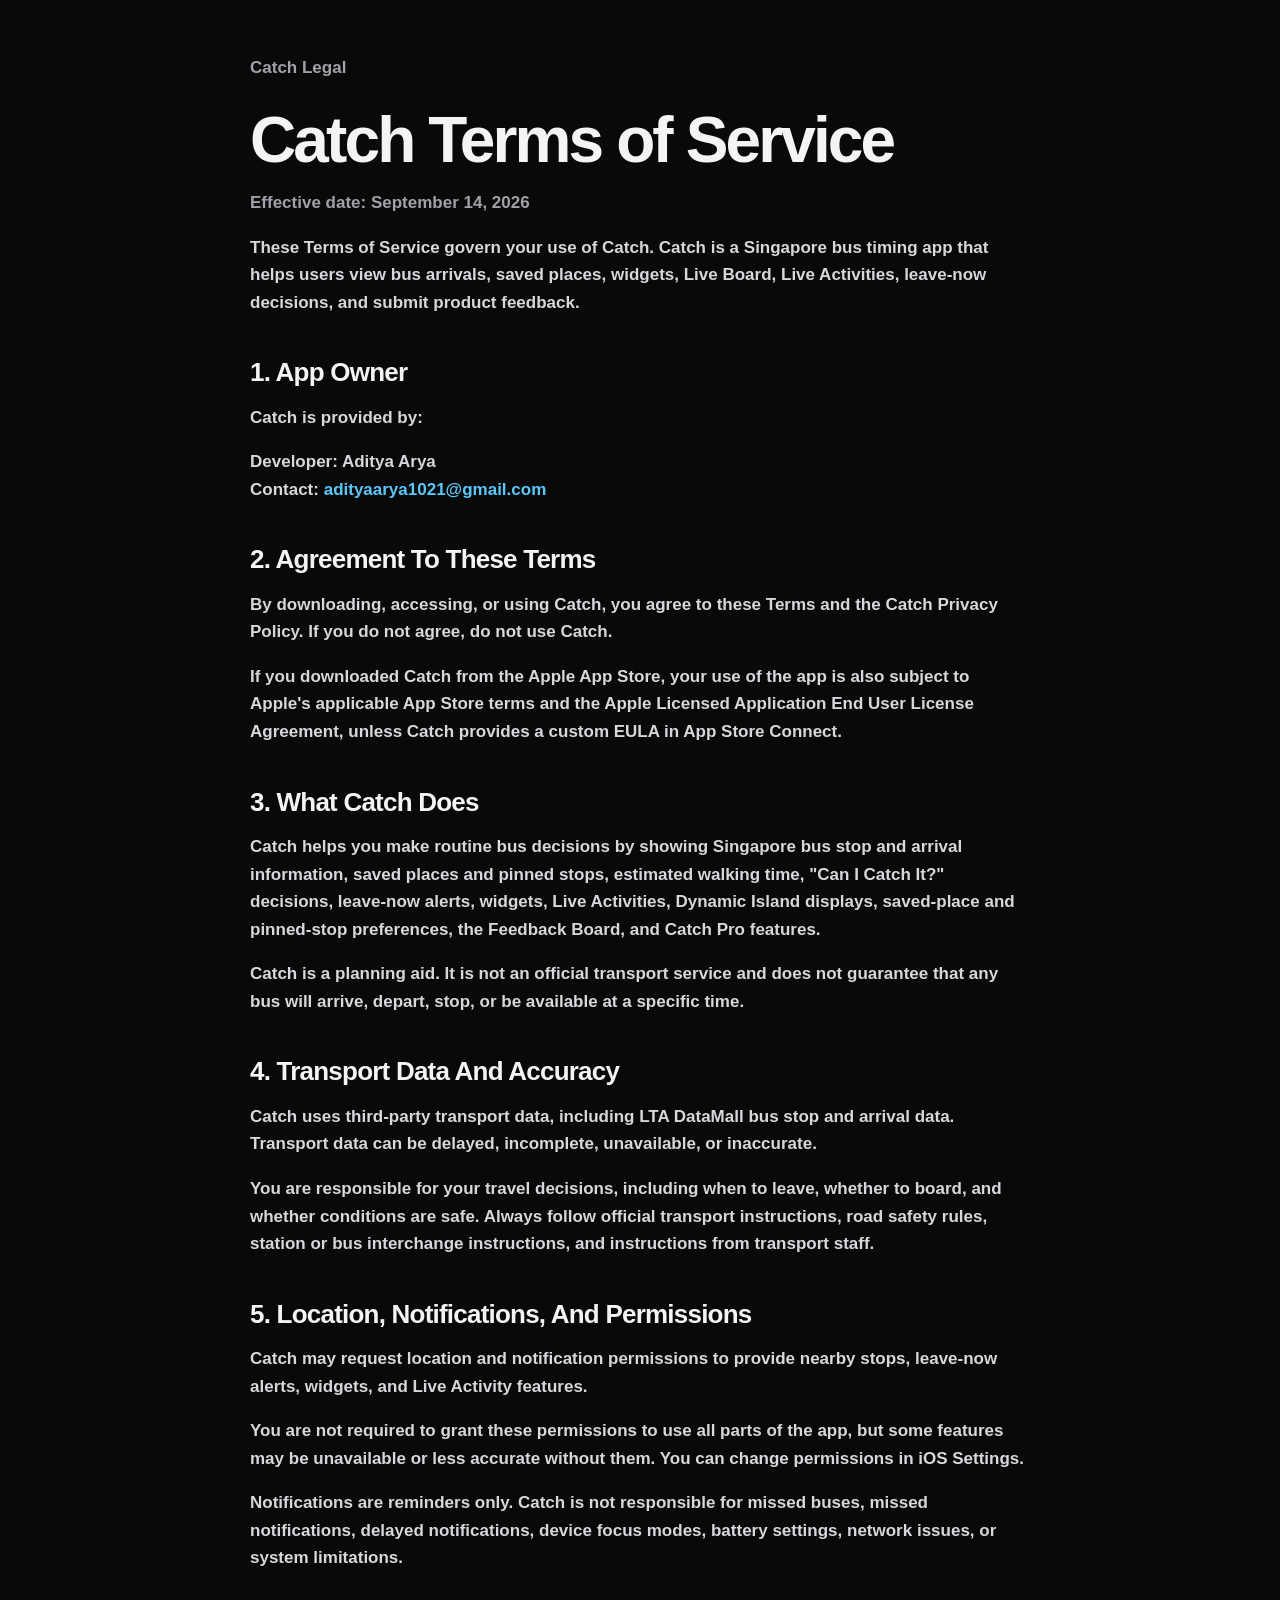
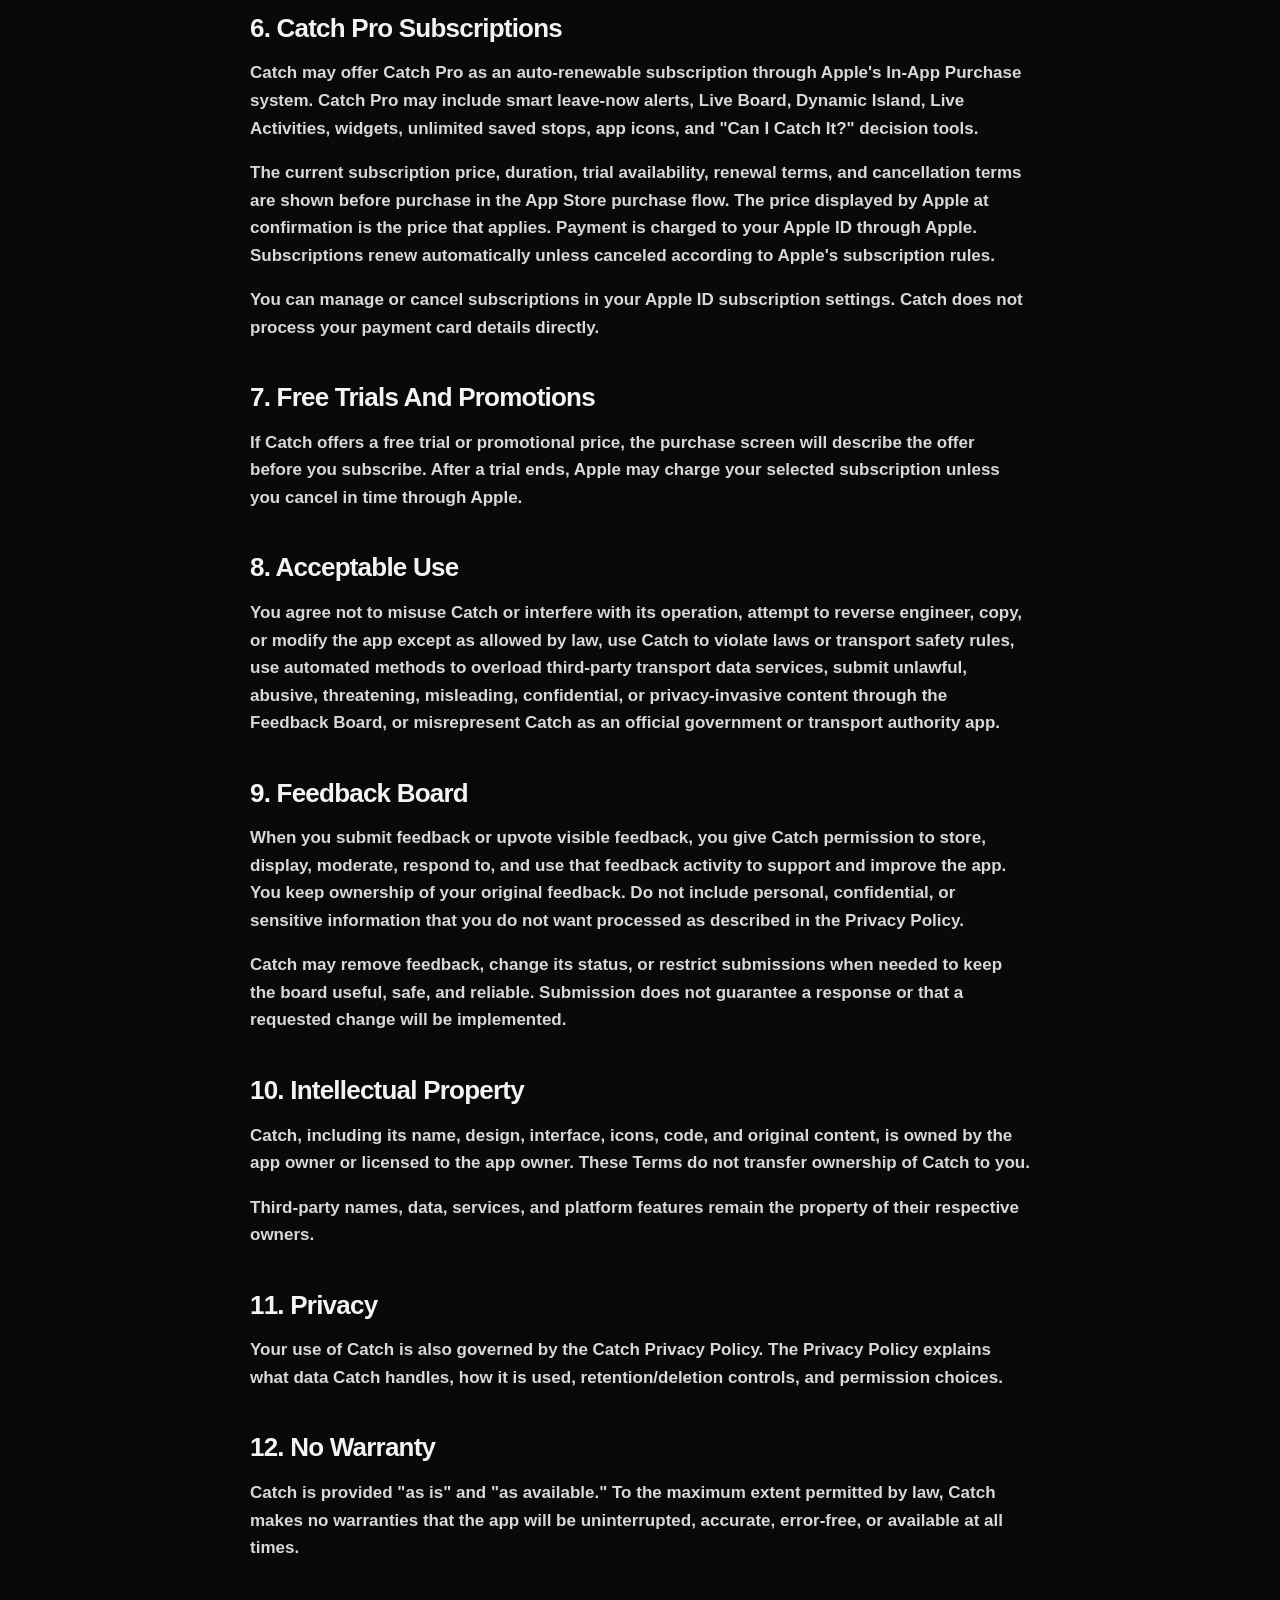
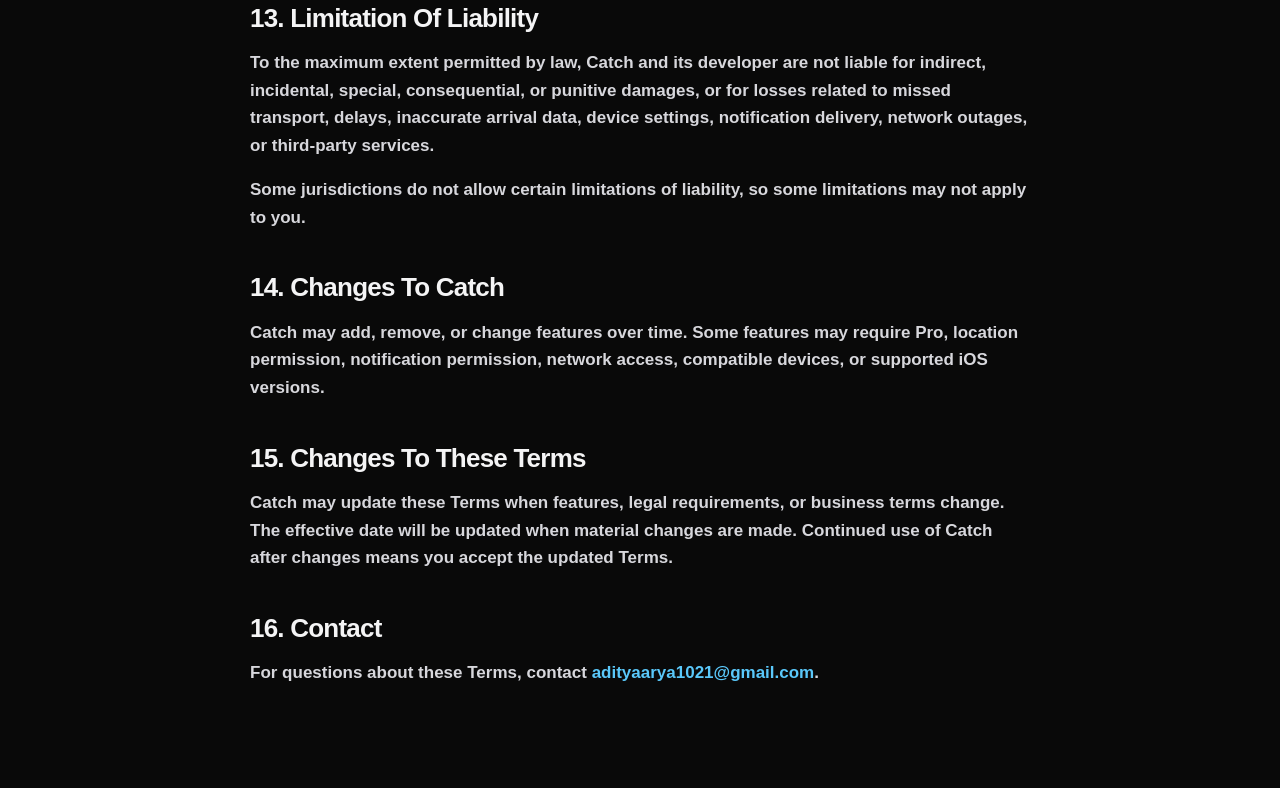
==== commit 880fddb4: "Prepare Catch 1.1 build 12 release fixes" ====
--- a/docs/terms.html
+++ b/docs/terms.html
@@ -48,7 +48,7 @@
     <p>You agree not to misuse Catch or interfere with its operation, attempt to reverse engineer, copy, or modify the app except as allowed by law, use Catch to violate laws or transport safety rules, use automated methods to overload third-party transport data services, submit unlawful, abusive, threatening, misleading, confidential, or privacy-invasive content through the Feedback Board, or misrepresent Catch as an official government or transport authority app.</p>
 
     <h2>9. Feedback Board</h2>
-    <p>When you submit feedback, you give Catch permission to store, display, moderate, respond to, and use that feedback to support and improve the app. You keep ownership of your original feedback. Do not include personal, confidential, or sensitive information that you do not want processed as described in the Privacy Policy.</p>
+    <p>When you submit feedback or upvote visible feedback, you give Catch permission to store, display, moderate, respond to, and use that feedback activity to support and improve the app. You keep ownership of your original feedback. Do not include personal, confidential, or sensitive information that you do not want processed as described in the Privacy Policy.</p>
     <p>Catch may remove feedback, change its status, or restrict submissions when needed to keep the board useful, safe, and reliable. Submission does not guarantee a response or that a requested change will be implemented.</p>
 
     <h2>10. Intellectual Property</h2>
